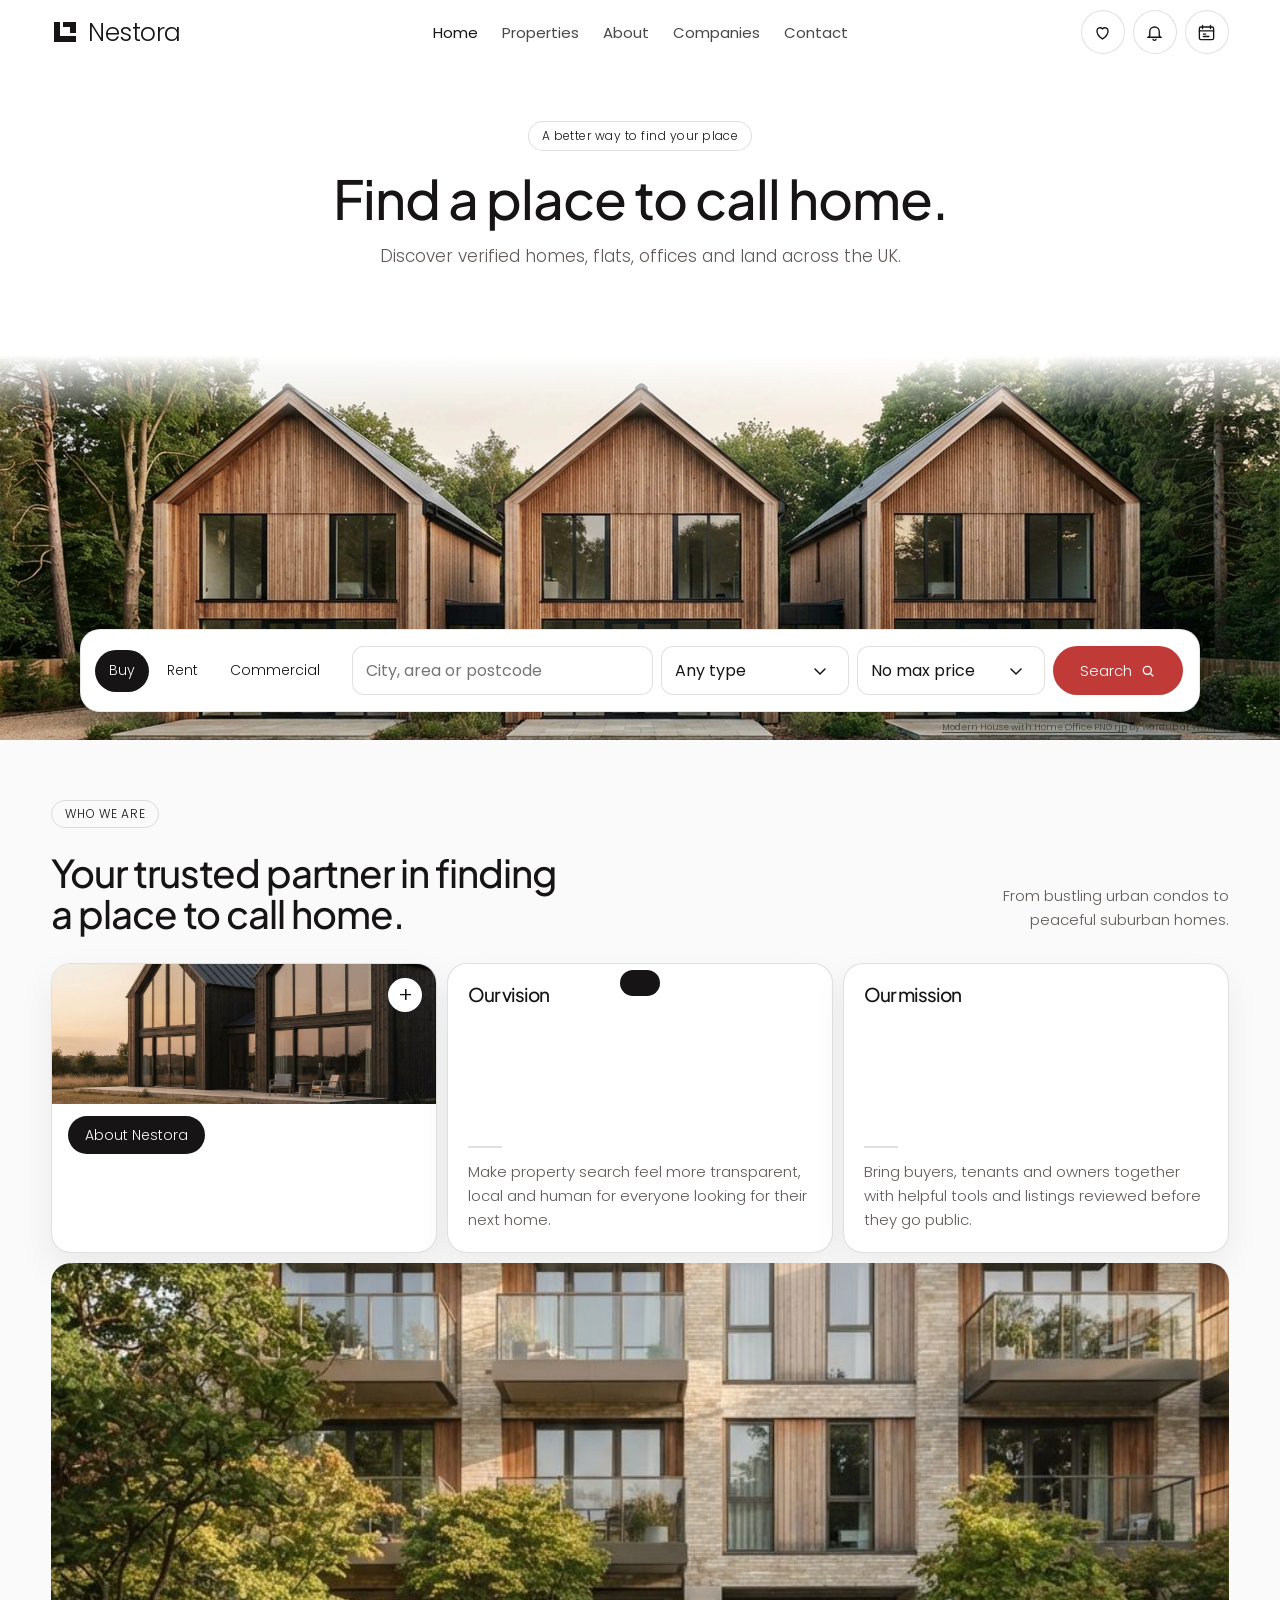
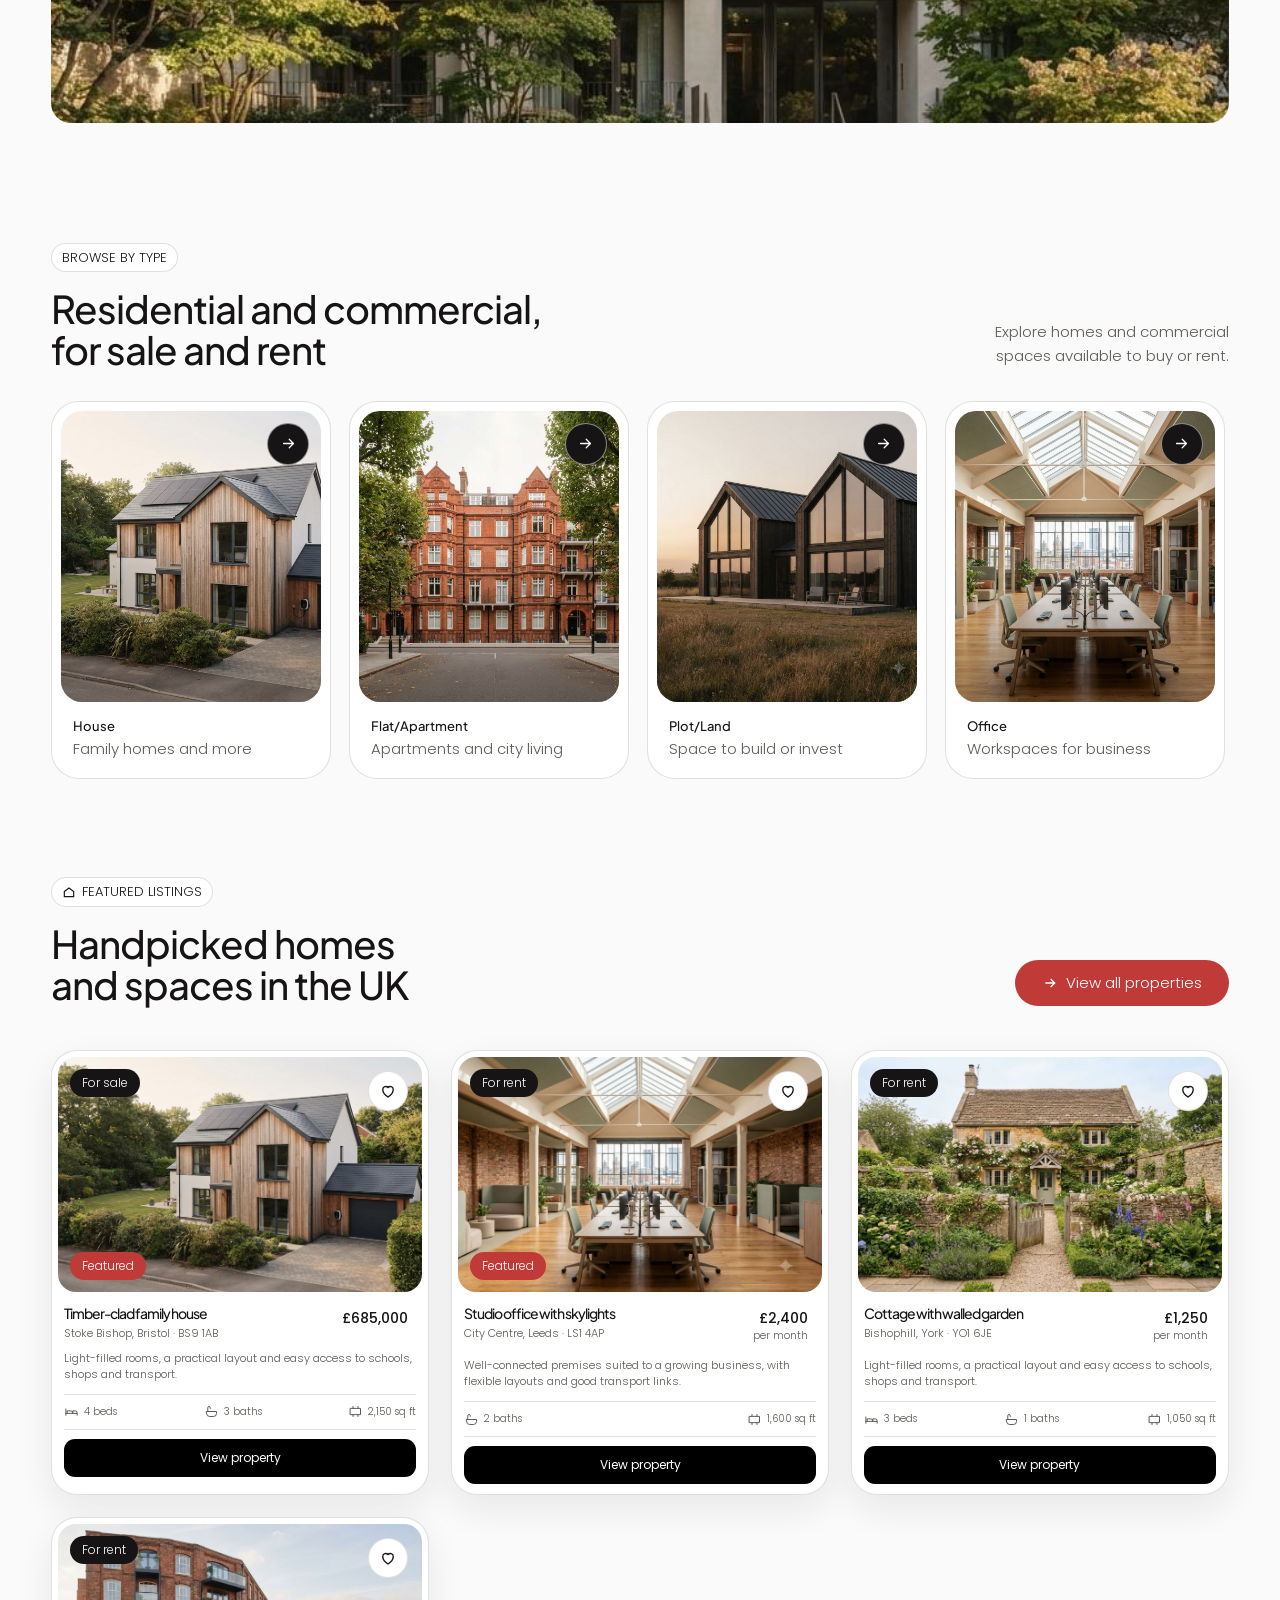
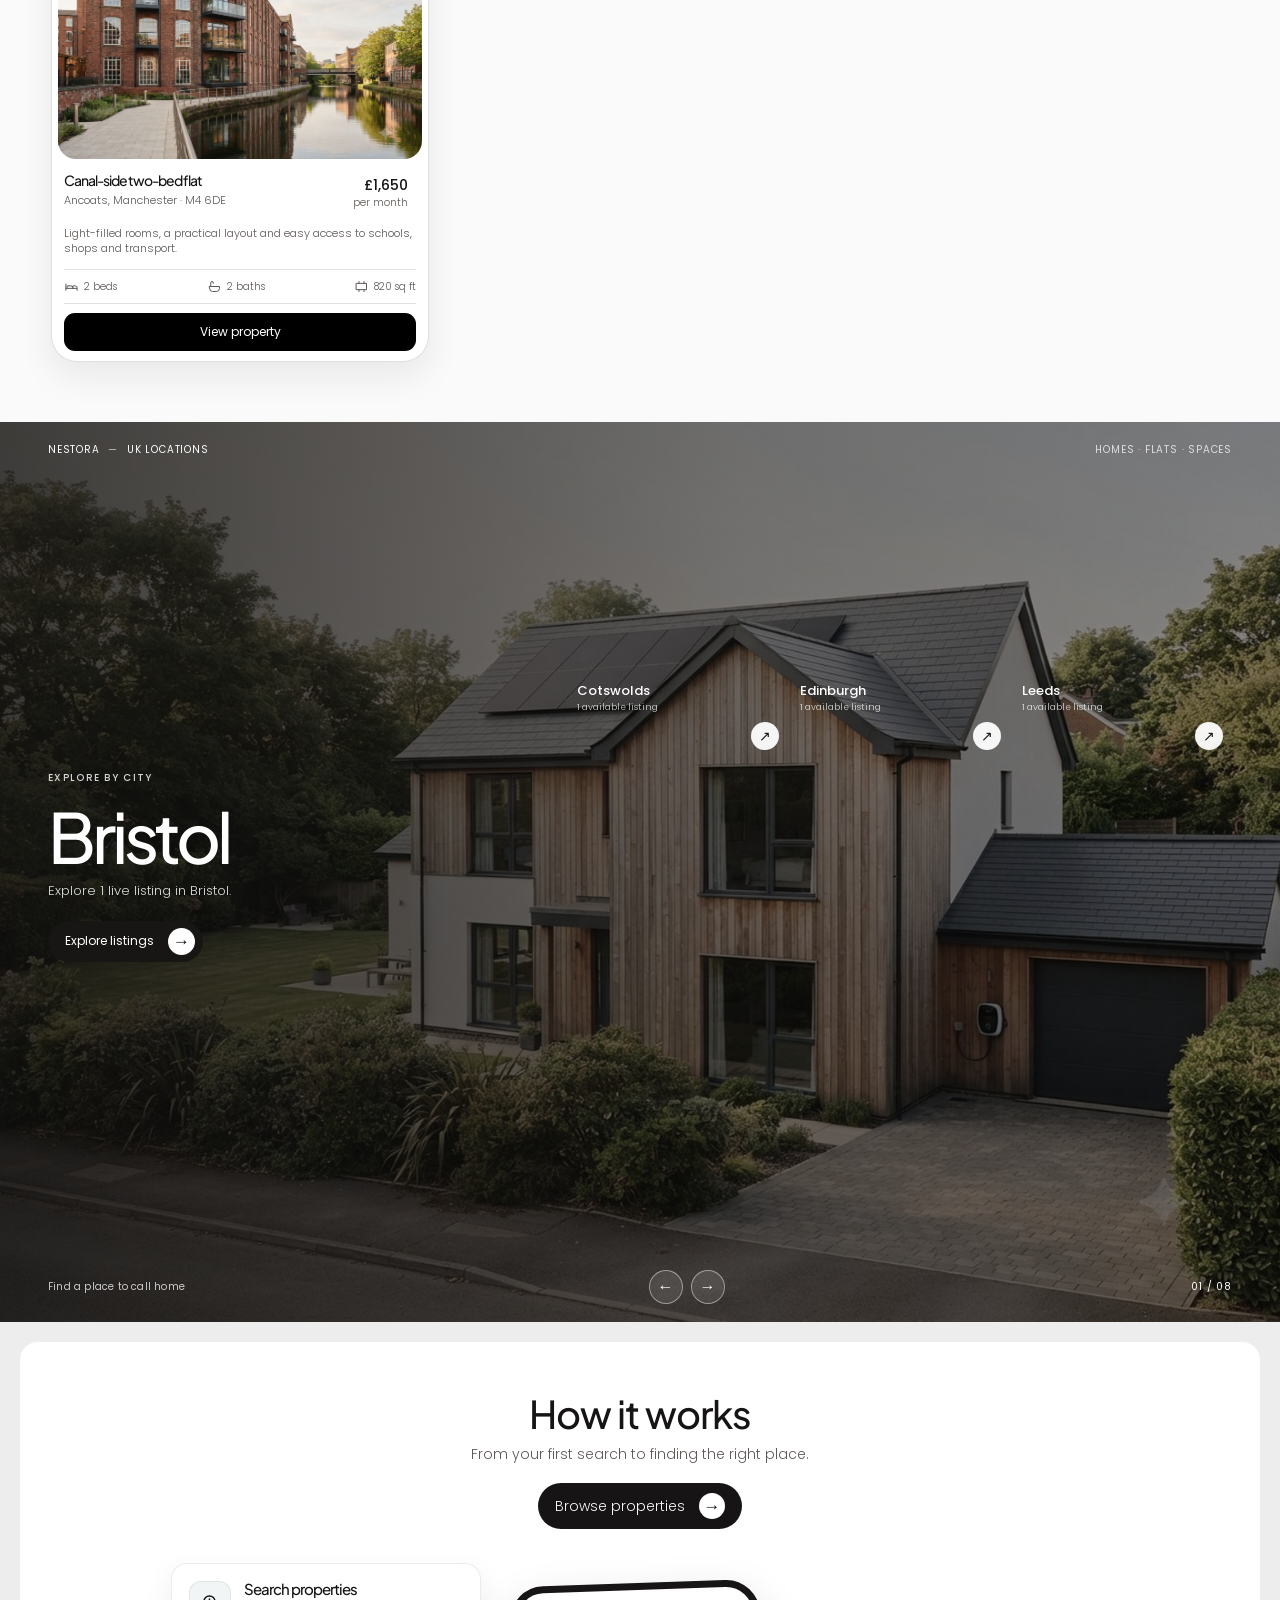
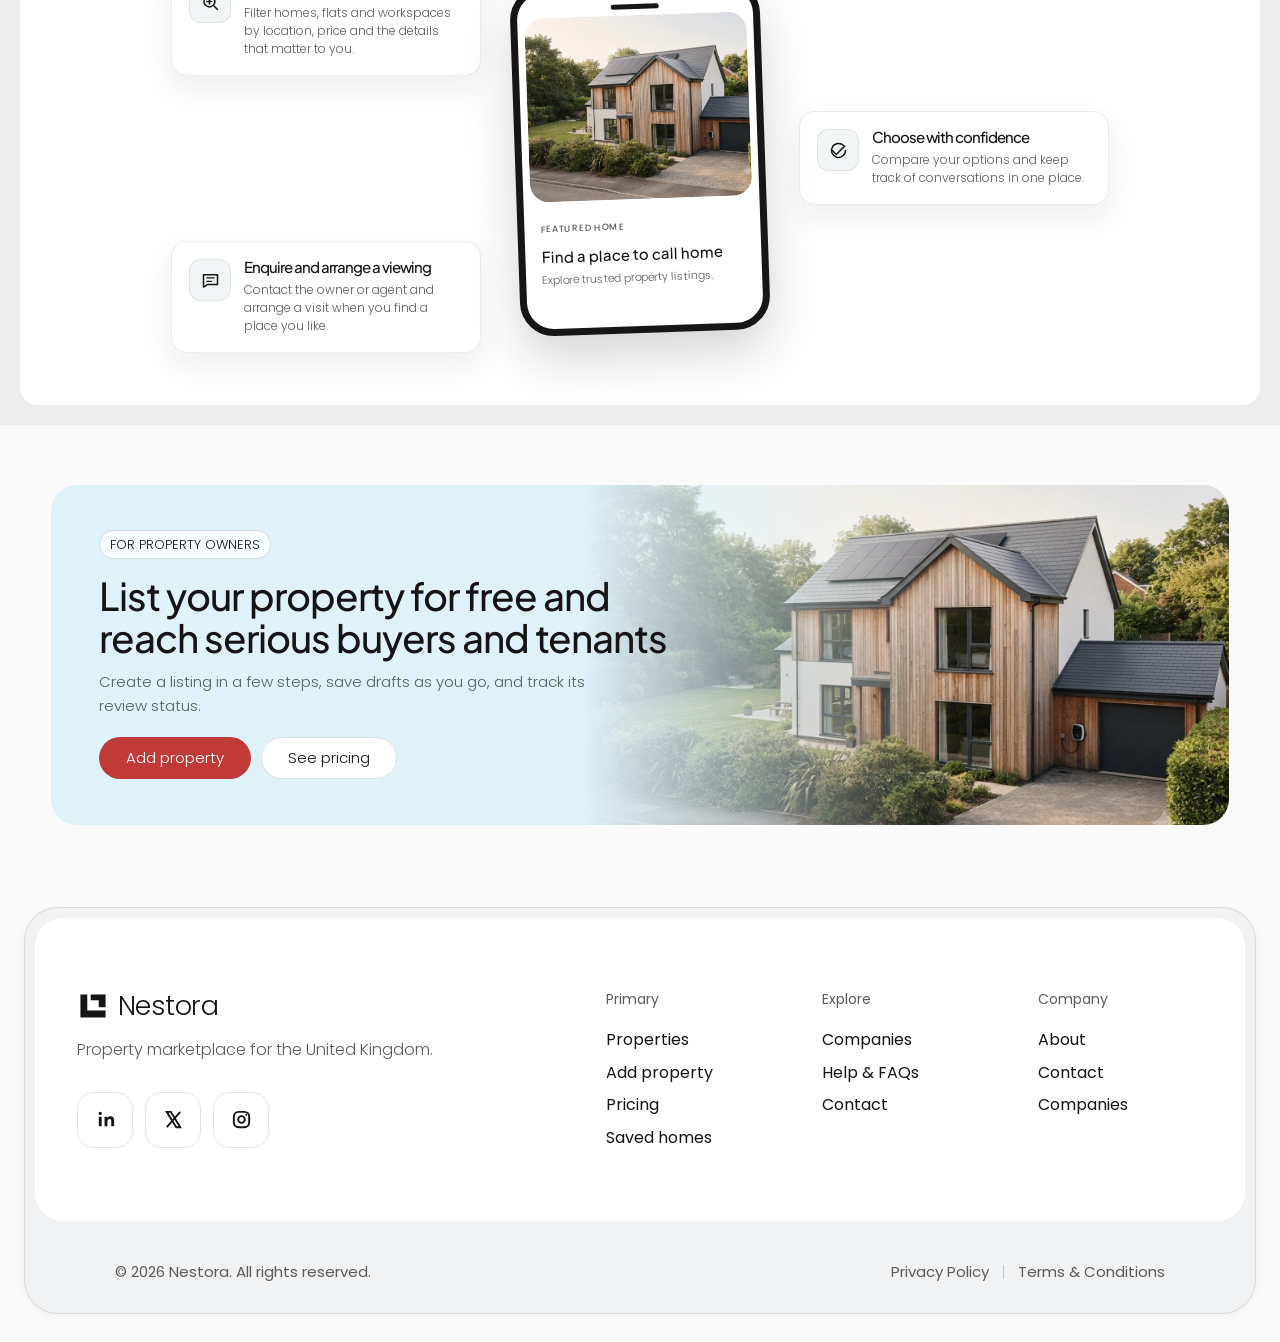
==== index.html @ 6725bc53 "m," ====
<!DOCTYPE html>
<html lang="en">
<head>
<meta charset="utf-8">
<meta name="viewport" content="width=device-width,initial-scale=1">
<title>Nestora Property Marketplace</title>
<meta name="description" content="Buy, rent and list residential and commercial property across the United Kingdom. Every listing reviewed before it goes live.">
<meta property="og:title" content="Nestora Property Marketplace">
<meta property="og:description" content="Homes, flats, offices and land for sale and rent across the UK.">
<meta property="og:image" content="img/hero.jpg">
<link rel="icon" href="favicon.svg" type="image/svg+xml">
<link rel="preconnect" href="https://fonts.googleapis.com"><link rel="preconnect" href="https://fonts.gstatic.com" crossorigin>
<link rel="stylesheet" href="https://fonts.googleapis.com/css2?family=Poppins:wght@200..900&display=swap">
<link rel="stylesheet" href="https://fonts.googleapis.com/css2?family=Plus+Jakarta+Sans:wght@200..800&display=swap">
<link rel="stylesheet" href="css/style.css?v=83">
</head>
<body>
<a href="#main" class="sr">Skip to content</a>
<header>
 <div class="wrap nav">
  <a class="logo" href="#home" aria-label="Nestora home"><svg viewBox="0 0 28 28"><path d="M3 4h6v14h16v6H3z" fill="currentColor"/><path d="M12 4h13v11h-6V9h-7z" fill="currentColor"/></svg>Nestora</a>
  <nav class="links" id="links" aria-label="Main">
   <a href="#home">Home</a><a href="#search">Properties</a><a href="#about">About</a><a href="#companies">Companies</a><a href="#contact">Contact</a>
  </nav>
  <div class="tools">
   <a class="ico hide-s" href="#favourites" aria-label="Favourites"><svg viewBox="0 0 24 24"><path d="M12 20s-7-4.4-7-10a4 4 0 0 1 7-2.6A4 4 0 0 1 19 10c0 5.6-7 10-7 10z" fill="none" stroke="currentColor" stroke-width="1.7"/></svg><b id="favn" hidden></b></a>
   <a class="ico" href="#notifications" aria-label="Notifications"><svg viewBox="0 0 24 24"><path d="M6 16V11a6 6 0 1 1 12 0v5l2 2H4zM10 20a2 2 0 0 0 4 0" fill="none" stroke="currentColor" stroke-width="1.7"/></svg><b id="notn" hidden></b></a>
   <a class="ico" href="#bookings" aria-label="My viewings" title="My viewings"><svg viewBox="0 0 24 24"><rect x="3" y="5" width="18" height="16" rx="2" fill="none" stroke="currentColor" stroke-width="1.7"/><path d="M7 3v4m10-4v4M3 10h18m-13 4h3m-3 3h7" fill="none" stroke="currentColor" stroke-width="1.7" stroke-linecap="round"/></svg><b id="bookn" hidden></b></a>
   <button class="ico burger" id="burger" aria-label="Menu" aria-expanded="false"><svg viewBox="0 0 24 24"><path d="M4 7h16M4 12h16M4 17h16" stroke="currentColor" stroke-width="1.8"/></svg></button>
  </div>
 </div>
</header>

<main id="main">
<!-- HOME -->
<section data-view="home" class="on">
 <div class="hero">
  <div class="wrap hero-copy">
   <span class="hero-eyebrow">A better way to find your place</span>
   <h1>Find a place to call home.</h1>
   <p class="lead">Discover verified homes, flats, offices and land across the UK.</p>
  </div>
  <div class="heroart-pair">
   <img class="heroart heroart-old" src="img/hero.jpg" alt="Three modern timber-clad gabled houses on a lawn">
  </div>
  <small class="hero-credit"><a href="https://wallpapers.com/png/modern-house-with-home-office-png-rjp-8hvvwap47lovyqr3.html" target="_blank" rel="noopener noreferrer">Modern House with Home Office PNG rjp</a> by wardub at <a href="https://wallpapers.com/" target="_blank" rel="noopener noreferrer">Wallpapers.com</a></small>
  <div class="wrap hero-search">
   <form class="sbox" id="hsearch" role="search">
   <div class="tabs" role="tablist"><button type="button" class="on" data-p="Buy">Buy</button><button type="button" data-p="Rent">Rent</button><button type="button" data-p="Commercial">Commercial</button></div>
   <div class="sgrid">
    <input id="h-q" placeholder="City, area or postcode" aria-label="Location">
    <select id="h-cat" aria-label="Property type"><option value="">Any type</option></select>
    <select id="h-max" aria-label="Maximum price"></select>
    <button class="btn" type="submit">Search <svg class="ar" viewBox="0 0 24 24"><circle cx="11" cy="11" r="6" fill="none" stroke="currentColor" stroke-width="2"/><path d="M16 16l4 4" stroke="currentColor" stroke-width="2"/></svg></button>
   </div>
   </form>
  </div>
 </div>
 <section class="band about-landing" aria-labelledby="landing-about-title">
  <div class="wrap">
   <span class="about-kicker">Who we are</span>
   <div class="about-landing-heading">
    <h2 class="about-landing-title" id="landing-about-title">Your trusted partner in finding<br><em class="i">a place to call home.</em></h2>
    <p class="about-landing-subtitle">From bustling urban condos to peaceful suburban homes.</p>
   </div>
   <div class="about-cards">
    <article class="about-feature">
     <div class="about-feature-image"><img src="img/about-home.jpg" alt="Contemporary timber homes in a peaceful countryside setting" loading="lazy"><span aria-hidden="true">+</span></div>
     <div class="about-feature-copy"><a class="btn d s" href="#about">About Nestora</a></div>
    </article>
    <article class="about-pillar">
     <h3>Our vision</h3>
     <div class="about-pillar-bottom"><p>Make property search feel more transparent, local and human for everyone looking for their next home.</p></div>
    </article>
    <article class="about-pillar">
     <h3>Our mission</h3>
     <div class="about-pillar-bottom"><p>Bring buyers, tenants and owners together with helpful tools and listings reviewed before they go public.</p></div>
    </article>
   </div>
   <figure class="about-panorama"><video class="about-panorama-video" autoplay muted loop playsinline preload="metadata" poster="img/about-page.jpg" aria-hidden="true"><source src="img/about-panorama.mp4" type="video/mp4"></video></figure>
  </div>
 </section>
 <div class="band browse-types"><div class="wrap">
  <span class="chip">Browse by type</span>
  <div class="head browse-types-head" style="margin-bottom:28px"><h2>Residential and commercial, <em class="i">for sale and rent</em></h2><p class="browse-types-subtitle">Explore homes and commercial spaces available to buy or rent.</p></div>
  <div class="cats" id="cats"></div>
 </div></div>
 <div class="band"><div class="wrap">
  <div class="head"><div><span class="chip"><svg viewBox="0 0 24 24"><path d="M4 11l8-6 8 6v9H4z" fill="none" stroke="currentColor" stroke-width="2"/></svg>Featured listings</span><h2>Handpicked homes and spaces <em class="i">in <span id="fcty">the UK</span></em></h2></div>
  <a class="btn" href="#search"><svg class="ar" viewBox="0 0 24 24"><path d="M5 12h14M13 6l6 6-6 6" fill="none" stroke="currentColor" stroke-width="2"/></svg>View all properties</a></div>
  <div class="cards" id="featured"></div>
 </div></div>
 <div class="band city-listings"><div class="wrap">
  <section class="city-showcase" id="city-showcase" aria-label="Explore properties by city" aria-roledescription="carousel">
   <div class="city-showcase-backdrop" id="city-showcase-backdrop" aria-hidden="true"></div>
   <div class="city-showcase-inner">
    <div class="city-showcase-top"><span>NESTORA <b>—</b> UK LOCATIONS</span><span>HOMES · FLATS · SPACES</span></div>
    <div class="city-showcase-main">
     <div class="city-showcase-copy"><span>EXPLORE BY CITY</span><h2 id="city-feature-title"></h2><p id="city-feature-description"></p><button class="city-explore" id="city-explore" type="button" data-city="">Explore listings <span aria-hidden="true">→</span></button></div>
     <div class="city-showcase-cards" id="city-listings" aria-label="More cities"></div>
    </div>
    <div class="city-showcase-footer"><span>Find a place to call home</span><div class="city-showcase-controls"><button type="button" data-city-step="-1" aria-label="Previous city">←</button><button type="button" data-city-step="1" aria-label="Next city">→</button></div><span id="city-showcase-count"></span></div>
   </div>
  </section>
 </div></div>
 <div class="band how-it-works"><div class="wrap"><div class="how-panel">
  <header class="how-heading"><h2>How it works</h2><p>From your first search to finding the right place.</p><a class="btn d s how-cta" href="#search">Browse properties <span aria-hidden="true">→</span></a></header>
  <div class="how-layout">
   <div class="how-visual"><div class="how-phone">
    <div class="how-phone-top"><span></span></div>
    <img src="img/UK-10421.jpg" alt="A modern family home surrounded by greenery" loading="lazy">
    <div class="how-phone-info"><span>FEATURED HOME</span><strong>Find a place to call home</strong><p>Explore trusted property listings.</p></div>
   </div></div>
   <div class="how-steps">
    <article class="how-step"><span class="how-step-icon" aria-hidden="true"><svg viewBox="0 0 24 24"><circle cx="10.8" cy="10.8" r="6.3"/><path d="m16 16 4 4M8 10.8h5.6M10.8 8v5.6"/></svg></span><div><h3>Search properties</h3><p>Filter homes, flats and workspaces by location, price and the details that matter to you.</p></div></article>
    <article class="how-step"><span class="how-step-icon" aria-hidden="true"><svg viewBox="0 0 24 24"><path d="M4 5.5h16v11H9l-5 3z"/><path d="M8 9h8M8 13h5"/></svg></span><div><h3>Enquire and arrange a viewing</h3><p>Contact the owner or agent and arrange a visit when you find a place you like.</p></div></article>
    <article class="how-step"><span class="how-step-icon" aria-hidden="true"><svg viewBox="0 0 24 24"><path d="m5 12 4.5 4.5L19 7"/><path d="M20 12a8 8 0 1 1-2.3-5.7"/></svg></span><div><h3>Choose with confidence</h3><p>Compare your options and keep track of conversations in one place.</p></div></article>
   </div>
  </div>
 </div></div></div>
 <section class="band owner-banner"><div class="wrap">
  <div class="owner-promo">
   <div class="owner-promo-image"><img src="img/UK-10421.jpg" alt="Contemporary family home" loading="lazy"></div>
   <div class="owner-promo-copy"><span class="chip">For property owners</span><h2>List your property <em class="i">for free</em> and reach serious buyers and tenants</h2><p>Create a listing in a few steps, save drafts as you go, and track its review status.</p>
    <div class="owner-promo-actions"><a class="btn" href="#add-property">Add property</a><a class="btn w" href="#plans">See pricing</a></div>
   </div>
  </div>
 </div></section>
</section>

<!-- SEARCH -->
<section data-view="search"><div class="wrap">
 <div class="search-hero">
  <img src="img/modern-house-with-home-office.png?v=2" alt="" aria-hidden="true">
  <div class="search-hero-copy">
   <span class="chip">Welcome to Nestora</span>
   <h1 id="stitle">Manage Your Property</h1>
   <p>You'll have everything nearby: shops, buses, stations, cinemas, theatres and more.</p>
  </div>
 </div>
 <nav class="search-categories" id="search-categories" aria-label="Browse property categories">
  <button class="search-category is-active" type="button" data-search-cat="">All properties</button>
  <button class="search-category" type="button" data-search-cat="House">Houses</button>
  <button class="search-category" type="button" data-search-cat="Flat/Apartment">Apartments</button>
  <button class="search-category" type="button" data-search-cat="Plot/Land">Land</button>
  <button class="search-category" type="button" data-search-cat="Office">Offices</button>
  <button class="search-category" type="button" data-search-cat="Retail">Retail</button>
  <button class="search-category" type="button" data-search-cat="Warehouse">Warehouses</button>
 </nav>
 <div class="lay">
  <form class="filters closed" id="filters" aria-label="Filters"></form>
  <div>
   <div class="bar">
    <div style="display:flex;gap:10px;align-items:center;flex-wrap:wrap"><button class="btn g s ftoggle" id="ftog" type="button">Filters</button><b id="count" style="font:300 17px var(--hd)"></b></div>
    <div style="display:flex;gap:8px;flex-wrap:wrap;align-items:center">
     <select id="sort" aria-label="Sort"><option value="rel">Relevance</option><option value="new">Newest</option><option value="lo">Price: low to high</option><option value="hi">Price: high to low</option></select>
     <div class="seg"><button type="button" class="on" data-m="list">List</button><button type="button" data-m="map">Map</button></div>
    </div>
   </div>
   <div class="pills" id="active"></div>
   <div id="results"></div>
   <div class="pager" id="pager"></div>
  </div>
 </div>
</div></section>

<!-- PROPERTY -->
<section data-view="property"><div class="wrap" id="prop" style="padding:36px 0 80px"></div></section>

<!-- ADD PROPERTY -->
<section data-view="add-property"><div class="wrap" style="padding-bottom:80px">
 <div class="page-h"><span class="chip">Add property</span><h1 style="margin-top:14px;font-size:clamp(30px,3.6vw,42px)">List your property <em class="i">in eight steps</em></h1><p style="margin-top:10px;color:var(--mut)">Submitting sends your listing for review. It is not public until an administrator approves it.</p></div>
 <div class="wiz"><ol class="wsteps" id="wsteps"></ol><form class="panel" id="wform" novalidate></form></div>
</div></section>

<!-- DASHBOARD -->
<section data-view="dashboard"><div class="wrap" style="padding-bottom:80px">
 <div class="page-h head" style="margin:0"><div><span class="chip">My dashboard</span><h1 style="margin-top:14px;font-size:clamp(30px,3.6vw,42px)">Your listings <em class="i">and activity</em></h1></div><a class="btn" href="#add-property">+ Add property</a></div>
 <div class="dtabs" id="dtabs"></div>
 <div id="dlist"></div>
 <div id="company-booking-list"></div>
</div></section>

<!-- FAVOURITES -->
<section data-view="favourites"><div class="wrap" style="padding-bottom:80px">
 <div class="page-h"><span class="chip">Shortlist</span></div>
 <div id="favs"></div>
 <h2 id="compare-heading" style="margin:56px 0 20px;font-size:28px" hidden>Compare</h2>
 <div id="cmptable"></div>
</div></section>

<!-- ACCOUNT -->
<section data-view="account"><div class="wrap band"><div class="auth panel" id="auth"></div></div></section>

<!-- PROFILE -->
<section data-view="profile"><div class="wrap" style="padding-bottom:80px">
 <div class="page-h"><span class="chip">Account settings</span><h1 style="margin-top:14px;font-size:clamp(30px,3.6vw,42px)">Your profile</h1></div>
 <div class="g2" style="align-items:start" id="profile"></div>
</div></section>

<!-- NOTIFICATIONS -->
<section data-view="notifications"><div class="wrap" style="padding-bottom:80px;max-width:860px">
 <div class="page-h head" style="margin:0"><div><span class="chip">Notifications</span><h1 style="margin-top:14px;font-size:clamp(30px,3.6vw,42px)">Updates</h1></div><button class="btn g s" id="markall" type="button">Mark all as read</button></div>
 <div id="nlist"></div>
</div></section>

<!-- VIEWING BOOKINGS -->
<section data-view="bookings"><div class="wrap" style="padding-bottom:80px;max-width:1000px">
 <div class="page-h"><span class="chip">Viewing requests</span><h1 style="margin-top:14px;font-size:clamp(30px,3.6vw,42px)">My viewings</h1><p style="margin-top:10px;color:var(--mut)">Manage upcoming appointments and review past viewings.</p></div>
 <div id="booking-list"></div>
</div></section>

<!-- PLANS -->
<section data-view="plans"><div class="wrap" style="padding-bottom:80px">
 <div class="page-h"><span class="chip">Simple pricing</span><h1 style="margin-top:14px;font-size:clamp(30px,3.6vw,42px)">Plans for UK property owners</h1><p style="margin-top:10px;color:var(--mut)">All prices are shown in GBP.</p></div>
 <div class="plans" id="plans"></div>
 <h2 style="margin:56px 0 16px;font-size:26px">Subscription &amp; payment history</h2>
 <div id="payhist"></div>
</div></section>

<!-- COMPANIES -->
<section data-view="companies"><div class="wrap" style="padding-bottom:80px">
 <div class="page-h company-directory-banner"><img class="company-directory-image" src="img/3d-house-property-illustration.png" alt="White house with a terracotta roof"><div class="company-directory-copy"><span class="company-directory-eyebrow">Welcome to Nestora</span><h1>Agencies and property managers</h1><p>A verified company has had its business details checked. Each listing is reviewed on its own before appearing on Nestora.</p></div></div>
 <div class="comp" id="comps"></div>
</div></section>
<section data-view="company"><div class="wrap" style="padding-bottom:80px" id="company"></div></section>

<!-- STATIC -->
<section data-view="about"><div class="wrap about-page">
 <section class="about-benefits" aria-labelledby="about-benefits-title"><div class="about-benefits-copy"><span class="about-section-label">ABOUT NESTORA</span><h1 id="about-benefits-title">Find the right place with a clearer view of what matters.</h1><p>Explore homes, land and commercial spaces with useful details up front. Compare options, learn who is advertising them and choose the next step that works for you.</p><a class="btn d" href="#search">Explore properties <span aria-hidden="true">→</span></a></div><img class="about-banner-art" src="img/hero.jpg" alt="Contemporary timber homes in a leafy setting" fetchpriority="high"></section>
 <section class="about-showcase" aria-label="Property marketplace highlights"><article class="about-showcase-small"><img src="img/about-home.jpg" alt="A modern family home surrounded by greenery" loading="lazy"><div><span class="about-stat">01</span><h2>More ways to find your fit</h2><p>Browse residential, land and commercial listings in one place.</p></div></article><article class="about-showcase-wide"><img src="img/about-page.jpg" alt="A leafy neighbourhood with homes and apartments" loading="lazy"><div><span class="about-stat">02</span><h2>Useful details, easy to compare</h2><p>See location, features and listing information together as you explore.</p></div></article></section>
 <section class="about-performance"><div class="about-performance-copy"><div class="about-section-label">← BUILT AROUND YOUR SEARCH</div><h2>Make a confident shortlist, at your own pace.</h2><p>Save properties that catch your eye, compare the details and get in touch with the advertiser when you are ready.</p><div class="about-benefit-pair"><article><span>⌂</span><h3>Save what stands out</h3><p>Keep interesting homes and spaces together while you explore.</p></article><article><span>↔</span><h3>Compare the details</h3><p>Review key features side by side before deciding what to see.</p></article></div></div><figure class="about-performance-image"><img src="img/modern-house-with-indoor-garden.png" alt="Contemporary home with an indoor garden" loading="lazy"><figcaption>Explore at your own pace</figcaption></figure></section>
 <section class="about-process"><div class="about-process-heading"><div class="about-section-label">← HOW IT WORKS</div><div><h2>A straightforward path from browsing to viewing.</h2><p>Start with what you need. Nestora helps you explore options and connect directly with the person or company advertising a property.</p></div></div><div class="about-process-steps"><article><img src="img/UK-10433-living-room.png" alt="Bright living room in a listed home" loading="lazy"><div><b>01</b><h3>Explore listings</h3><p>Browse by property type, location and the features that matter to you.</p></div></article><article><img src="img/UK-10433-bedroom.png" alt="Bedroom inside a listed home" loading="lazy"><div><b>02</b><h3>Compare and save</h3><p>Keep a shortlist and compare property details at a glance.</p></div></article><article><img src="img/UK-10433-kitchen.png" alt="Kitchen inside a listed home" loading="lazy"><div><b>03</b><h3>Contact the advertiser</h3><p>Ask questions and arrange a viewing with the listed owner or company.</p></div></article></div></section>
 <section class="about-trust"><div class="about-trust-heading"><span class="about-section-label">HOW TRUST WORKS</span><h2>Two checks. Each with its own purpose.</h2><p>Company verification and property review are separate steps, so a verified profile never means a listing is automatically approved.</p><a class="btn d" href="#companies">Browse company profiles <span aria-hidden="true">→</span></a></div><div class="about-trust-checks"><article><img class="about-trust-photo" src="img/UK-10458.jpg" alt="Red-brick apartment building among mature trees" loading="lazy"><div><small>01 · COMPANY</small><h3>Business details checked</h3><p>Verification confirms the company’s business details.</p></div></article><article><img class="about-trust-photo" src="img/UK-10480.jpg" alt="Stone cottage with a garden" loading="lazy"><div><small>02 · PROPERTY</small><h3>Listing reviewed individually</h3><p>Every property receives its own review before appearing on Nestora.</p></div></article></div></section>
</div></section>
<section data-view="help"><div class="wrap" style="padding-bottom:80px;max-width:960px">
 <div class="page-h"><span class="chip">Help / FAQ</span><h1 style="margin-top:14px;font-size:clamp(30px,3.6vw,42px)">Questions, <em class="i">answered</em></h1></div>
 <div id="faq"></div>
</div></section>
<section data-view="contact"><div class="wrap contact-page">
 <div class="contact-hero"><div class="contact-hero-copy"><span class="contact-eyebrow">CONTACT NESTORA</span><h1>Get in touch<br>with us.</h1><p>Have a question about a property, your account or working with Nestora? Send us a note and our team will get back to you.</p></div>
  <form class="contact-form" id="cform" novalidate>
   <div class="contact-form-row"><label class="f">First name<input name="name" required autocomplete="given-name" placeholder="Your first name"></label><label class="f">Last name<input name="lastName" autocomplete="family-name" placeholder="Your last name"></label></div>
   <div class="contact-form-row"><label class="f">Phone number<input name="phone" type="tel" autocomplete="tel" placeholder="Your phone number"></label><label class="f">Email address<input name="email" type="email" required autocomplete="email" placeholder="you@example.com"></label></div>
   <label class="f">Business name <span class="contact-optional">(optional)</span><input name="business" autocomplete="organization" placeholder="Your business name"></label>
   <label class="f">Message<textarea name="msg" required placeholder="How can we help?"></textarea></label>
   <label class="ck"><input type="checkbox" name="consent" required> I agree to Nestora using these details to reply to me.</label>
   <button class="contact-submit" type="submit">Send message <span aria-hidden="true">→</span></button>
  </form>
 </div>
 <div class="contact-offices"><div><span class="contact-eyebrow">WE’RE HERE TO HELP</span><h2>Our support team</h2><p>For property, account and listing questions, contact our UK support team.</p></div><div class="contact-office-detail"><small>UNITED KINGDOM</small><strong>Online support</strong><span>Send us a message using the form above.</span></div></div>
</div></section>
<section data-view="privacy"><div class="wrap band"><div class="prose"><span class="chip" style="justify-self:start">Privacy</span><h2 style="color:var(--ink)">Privacy notice</h2>
 <p class="note">Draft for review by a qualified UK legal adviser before launch (UK GDPR and the Data Protection Act 2018).</p>
 <h3>What we collect</h3><p>Account details (name, email and phone), listings you submit, enquiries and viewing requests, payment records and your communication preferences with consent timestamps.</p>
 <h3>Private documents</h3><p>Identity and ownership documents are stored privately, are never published with a listing and are only seen by you and authorised reviewers. Access to them is logged.</p>
 <h3>Your choices</h3><p>You can update your details, change notification preferences and request deactivation or deletion from your profile at any time.</p></div></div></section>
<section data-view="terms"><div class="wrap band"><div class="prose"><span class="chip" style="justify-self:start">Terms</span><h2 style="color:var(--ink)">Terms of use</h2>
 <p class="note">Draft for legal review.</p>
 <h3>Listings</h3><p>You may only advertise a property you own or are authorised to advertise. Every listing is reviewed; we may request changes, reject or suspend a listing.</p>
 <h3>Paid plans</h3><p>Price, duration, limits, renewal, cancellation and refund terms are shown before you pay. Paid features activate only once payment is confirmed. Recurring billing is always disclosed and needs your authorisation.</p>
 <h3>Our role</h3><p>Nestora is a marketplace and does not act as an estate agent or broker unless separately agreed.</p></div></div></section>
</main>

<footer><div class="wrap">
 <div class="fgrid">
  <div><a class="logo" href="#home"><svg viewBox="0 0 28 28"><path d="M3 4h6v14h16v6H3z" fill="currentColor"/><path d="M12 4h13v11h-6V9h-7z" fill="currentColor"/></svg>Nestora</a>
   <p style="color:var(--mut);margin-top:14px;max-width:300px">Property marketplace for the United Kingdom.</p>
   <div class="soc"><a href="#home" aria-label="LinkedIn"><svg viewBox="0 0 24 24"><path d="M5 9h3v10H5zM6.5 4a1.7 1.7 0 1 0 0 3.4A1.7 1.7 0 0 0 6.5 4ZM11 9h3v1.4c.6-1 1.6-1.7 3.1-1.7 2.6 0 3.9 1.6 3.9 4.5V19h-3v-5.2c0-1.5-.5-2.3-1.8-2.3s-2.2.9-2.2 2.6V19h-3z" fill="currentColor"/></svg></a><a href="#home" aria-label="X"><svg viewBox="0 0 24 24"><path d="M5 4h4.2l9.8 16h-4.2zM19 4 5 20" fill="none" stroke="currentColor" stroke-width="2"/></svg></a><a href="#home" aria-label="Instagram"><svg viewBox="0 0 24 24"><rect x="4" y="4" width="16" height="16" rx="5" fill="none" stroke="currentColor" stroke-width="2"/><circle cx="12" cy="12" r="3.5" fill="none" stroke="currentColor" stroke-width="2"/><circle cx="17" cy="7" r="1" fill="currentColor"/></svg></a></div></div>
  <nav aria-label="Primary"><span class="fcol-title">Primary</span><a href="#search">Properties</a><a href="#add-property">Add property</a><a href="#plans">Pricing</a><a href="#favourites">Saved homes</a></nav>
  <nav aria-label="Explore"><span class="fcol-title">Explore</span><a href="#companies">Companies</a><a href="#help">Help &amp; FAQs</a><a href="#contact">Contact</a></nav>
  <nav aria-label="Company"><span class="fcol-title">Company</span><a href="#about">About</a><a href="#contact">Contact</a><a href="#companies">Companies</a></nav>
 </div>
 <div class="fbot"><span>© 2026 Nestora. All rights reserved.</span><span><a href="#privacy">Privacy Policy</a><i aria-hidden="true"></i><a href="#terms">Terms &amp; Conditions</a></span></div>
</div></footer>

<div class="cmpbar" id="cmpbar"><span id="cmpn"></span><a class="btn s" href="#favourites">Compare now</a></div>
<div class="modal" id="modal" role="dialog" aria-modal="true"><div class="mbox" id="mbox"></div></div>
<div class="toast" id="toast" role="status"></div>

<script src="js/app.js?v=24" defer></script>
</body>
</html>
---- css/style.css ----
/* VOICE: calm, premium, architectural — Arvynx look for a UK property marketplace
   IDEA: an architect's portfolio where every listing is a "project" card
   PICTURE: drawn gabled timber houses under a soft sky; each listing gets its own drawn building
   COLOUR and TYPE: white backgrounds, terracotta red accent; Poppins + Plus Jakarta Sans titles
   LAYOUT: pill nav, two-column big cards, full-width sections, Arvynx-style footer */
:root{color-scheme:light;
--bg:#FAFAFA;--ink:#161415;--mut:#5f5a57;
--page-gutter:clamp(20px,4vw,64px);--content-max:1280px;
--sage:#FFFFFF;--khaki:#FFFFFF;--red:#C03A38;
--card:#FFFFFF;--line:rgba(22,20,21,.13);--soft:#FFFFFF;
--hd:"Poppins",Arial,sans-serif;--title:"Plus Jakarta Sans",Arial,sans-serif;--it:"Poppins",Arial,sans-serif}
:root[data-theme]{color-scheme:light}
*{box-sizing:border-box;min-width:0}
html{scroll-padding-top:76px}
body{margin:0;background:var(--bg);color:var(--ink);font:300 16px/1.55 var(--hd);overflow-x:clip}
h1,h2,h3,h4{font-family:var(--title);font-weight:500;line-height:1.08;letter-spacing:-1px;margin:0;text-wrap:balance}
h1{font-size:clamp(30px,4.4vw,54px)}h2{font-size:clamp(24px,3vw,40px)}h3{font-size:20px}
em.i{font:inherit;font-style:normal;letter-spacing:inherit}
a{color:inherit}p{margin:0}
.wrap{width:100%;max-width:var(--content-max);margin:0 auto;padding:0 var(--page-gutter)}
.band{padding-top:120px;padding-bottom:120px}
@media(max-width:860px){.band{padding-top:48px;padding-bottom:48px}}
@media(max-width:560px){.band{padding-top:16px;padding-bottom:16px}}
.sage{background:var(--sage)}.khaki{background:var(--khaki)}
.chip{display:inline-flex;align-items:center;gap:6px;background:var(--sage);font:300 13px/1 var(--hd);text-transform:uppercase;padding:7px 10px;border-radius:2px}
.sage .chip{background:var(--bg)}
.chip svg{width:14px;height:14px}
.btn{white-space:nowrap;display:inline-flex;align-items:center;justify-content:center;gap:8px;min-height:46px;padding:12px 26px;border-radius:999px;border:1px solid transparent;font:300 15px/1 var(--hd);cursor:pointer;text-decoration:none;background:var(--red);color:#fff;transition:transform .2s}
.btn:hover{transform:translateY(-1px)}.btn.w{background:var(--card);color:var(--ink);border-color:var(--line)}.btn.d{background:var(--ink);color:var(--bg)}.btn.g{background:transparent;color:var(--ink);border-color:var(--line)}
.btn.s{min-height:38px;padding:9px 16px;font-size:14px}
.btn:focus-visible,a:focus-visible,input:focus-visible,select:focus-visible,textarea:focus-visible,button:focus-visible{outline:2px solid var(--red);outline-offset:2px}
.ar{width:16px;height:16px}
/* nav */
body>header{position:fixed;top:0;left:0;right:0;z-index:30;background:var(--bg);border:0;transition:background .3s}
main{padding-top:64px}body.over main{padding-top:0}
body.over>header{background:transparent;border-color:transparent}
body.scrolled>header{background:#FAFAFA;border-bottom:1px solid rgba(0,0,0,.1);backdrop-filter:blur(16px);color:#262626}
body.scrolled .links a:hover{background:rgba(22,20,21,.08)}
body.scrolled .links a.on{background:#000;color:#fff}
body.scrolled .ico,body.scrolled .btn.w{background:#fff;border-color:rgba(22,20,21,.22);color:#262626}
body.scrolled .links{background:transparent!important;color:#262626;border-color:transparent}
body.over .hero-copy{padding-top:calc(70px + clamp(30px,4vw,60px))}
body.over:not(.scrolled) .links a.on,body.over:not(.scrolled) .links a:hover{background:rgba(255,255,255,.55)}
.nav{position:relative;display:flex;align-items:center;gap:20px;height:64px}
.logo{display:flex;align-items:center;gap:9px;font:300 25px/1 var(--hd);text-decoration:none;letter-spacing:-.02em}
.logo svg{width:28px;height:28px}
.links{position:absolute;left:50%;transform:translateX(-50%);display:flex;gap:4px;font:15px var(--hd)}
.links a{white-space:nowrap;padding:8px 10px;text-decoration:none;opacity:.78;border-radius:999px}.links a.on,.links a:hover{opacity:1;background:var(--soft)}
.tools{display:flex;align-items:center;gap:8px;margin-left:auto}
.ico{flex:none;position:relative;width:44px;height:44px;display:grid;place-items:center;border-radius:50%;border:1px solid var(--line);background:var(--card);cursor:pointer;color:var(--ink);text-decoration:none}
.ico svg{width:19px;height:19px}.ico b{position:absolute;top:-3px;right:-3px;background:var(--red);color:#fff;font:400 11px/18px var(--hd);min-width:18px;border-radius:9px;text-align:center}
.burger{display:none}
@media(max-width:960px){.links{display:none;position:absolute;top:64px;left:0;right:0;transform:none;flex-direction:column;background:var(--bg)!important;padding:12px max(4vw,16px);border-bottom:1px solid var(--line)}.links.open{display:flex}.burger{display:grid}.nav .logo{margin-right:auto}.nav .tools{margin-left:auto}}
@media(max-width:560px){.hide-s{display:none!important}}
/* hero */
.hero{--hero-image-height:52%;position:relative;width:100%;max-width:none;min-height:clamp(560px,60vw,740px);margin:0;border-radius:0;overflow:hidden;background:#FFFFFF}
.hero-copy{position:relative;z-index:2;padding-top:clamp(38px,5vw,68px);text-align:center}
.hero-eyebrow{display:inline-flex;align-items:center;min-height:30px;padding:6px 13px;border:1px solid var(--line);border-radius:999px;background:color-mix(in srgb,var(--card) 76%,transparent);font:300 12px/1 var(--hd);letter-spacing:.04em}
.hero h1{max-width:none;margin-top:18px;font-size:clamp(32px,4.2vw,54px);white-space:nowrap}
.hero p.lead{max-width:none;margin:16px 0 0;color:var(--mut);font-size:17px;white-space:nowrap}
.heroart-pair{position:absolute;inset:auto 0 0;display:block;width:100%;height:var(--hero-image-height);-webkit-mask-image:linear-gradient(to bottom,transparent 0%,#000 16%);mask-image:linear-gradient(to bottom,transparent 0%,#000 16%)}
.heroart{display:block;width:100%;height:100%;object-fit:cover}
.heroart-old{object-position:center 60%}
.hero-credit{position:absolute;z-index:2;right:12px;bottom:6px;color:rgba(31,35,34,.72);font-size:9px;line-height:1.3}
.hero-credit a{color:inherit;text-decoration:underline;text-underline-offset:2px}
.hero-search{position:absolute;z-index:3;inset:auto 0 28px}
.owner-banner{padding-top:48px;padding-bottom:48px}
.owner-promo{position:relative;display:flex;min-height:340px;align-items:center;overflow:hidden;padding:42px 48px;border-radius:26px;background:#dff2fa}
.owner-promo-image{position:absolute;inset:0 0 0 auto;width:55%;height:100%}
.owner-promo-image::before{position:absolute;z-index:1;inset:0;background:linear-gradient(90deg,#dff2fa 0%,rgba(223,242,250,.8) 12%,rgba(223,242,250,0) 58%);content:""}
.owner-promo-image img{display:block;width:100%;height:100%;object-fit:cover;object-position:center 45%}
.owner-promo-copy{position:relative;z-index:2;width:min(58%,570px)}
.owner-promo-copy .chip{background:rgba(255,255,255,.72)}
.owner-promo-copy h2{margin-top:16px;font-size:clamp(26px,3vw,40px);font-weight:500}
.owner-promo-copy p{max-width:510px;margin-top:12px;color:#4f6269;font-size:15px}
.owner-promo-actions{display:flex;gap:10px;flex-wrap:wrap;margin-top:20px}
.owner-promo-actions .btn{min-height:42px}
@media(max-width:700px){.owner-banner{padding-top:28px;padding-bottom:28px}.owner-promo{min-height:520px;align-items:flex-start;padding:26px 22px}.owner-promo-image{inset:auto 0 0;width:100%;height:48%}.owner-promo-image::before{background:linear-gradient(180deg,#dff2fa 0%,rgba(223,242,250,.65) 12%,rgba(223,242,250,0) 55%)}.owner-promo-copy{width:100%}.owner-promo-copy h2{max-width:460px;font-size:clamp(25px,7vw,34px)}.owner-promo-copy p{max-width:400px;font-size:14px}}
[data-view="home"]>.band{padding-top:60px;padding-bottom:60px}
.sbox{display:grid;grid-template-columns:auto minmax(0,1fr);align-items:center;gap:8px;max-width:1120px;margin:0 auto;background:var(--card);border:1px solid color-mix(in srgb,var(--line) 75%,transparent);border-radius:20px;box-shadow:0 18px 48px -22px rgba(0,0,0,.32);padding:10px}
.tabs{display:flex;gap:4px;padding:4px}
.tabs button{border:0;background:none;color:var(--ink);font:300 14px var(--hd);padding:10px 14px;border-radius:999px;cursor:pointer;min-height:42px}
.tabs button.on{background:var(--ink);color:var(--bg)}
.sgrid{display:grid;grid-template-columns:1.6fr 1fr 1fr auto;gap:8px;padding:6px}
@media(max-width:1000px){.sbox{grid-template-columns:1fr}.sgrid{grid-template-columns:1fr 1fr}.sgrid .btn{grid-column:1/-1}.hero-search{bottom:20px}}
@media(max-width:860px){.hero{--hero-image-height:50%;min-height:700px}.sgrid{grid-template-columns:1fr 1fr}}
@media(max-width:760px){.hero h1,.hero p.lead{white-space:normal}}
@media(max-width:560px){.hero{--hero-image-height:48%;min-height:740px}.hero-copy{padding-top:36px}.hero h1{font-size:clamp(32px,8.5vw,44px)}.hero p.lead{font-size:15px}.heroart-old{object-position:58% center}body.over .hero-copy{padding-top:92px}.hero-search{bottom:14px}.sbox{padding:8px}.tabs{justify-content:space-between}.tabs button{padding:9px 10px}.sgrid{gap:6px}}
/* forms */
label.f{display:grid;gap:6px;font:300 14px var(--hd)}
label.f small{font:300 13px var(--hd);color:var(--mut)}
input,select,textarea{font:16px var(--hd);color:var(--ink);background:var(--soft);border:1px solid var(--line);border-radius:12px;padding:11px 13px;min-height:46px;width:100%}
select{-webkit-appearance:none;appearance:none;padding-right:48px;background-image:url("data:image/svg+xml,%3Csvg xmlns='http://www.w3.org/2000/svg' width='16' height='16' viewBox='0 0 16 16' fill='none'%3E%3Cpath d='m3 6 5 5 5-5' stroke='%23161415' stroke-width='1.5' stroke-linecap='round' stroke-linejoin='round'/%3E%3C/svg%3E");background-repeat:no-repeat;background-position:right 20px center;background-size:16px 16px}
textarea{min-height:110px;resize:vertical}
.err input,.err select,.err textarea{border-color:var(--red)}
.emsg{color:var(--red);font-size:13px}
.ck{display:flex;gap:10px;align-items:flex-start;font-size:15px;cursor:pointer}.ck input{width:20px;height:20px;min-height:0;margin-top:2px;accent-color:var(--red);flex:none}
.g2{display:grid;grid-template-columns:repeat(2,minmax(0,1fr));gap:16px}.g3{display:grid;grid-template-columns:repeat(3,minmax(0,1fr));gap:16px}
@media(max-width:700px){.g2,.g3{grid-template-columns:1fr}}
/* sections */
.head{display:flex;justify-content:space-between;align-items:flex-end;gap:24px;flex-wrap:wrap;margin-bottom:44px}
.head h2{max-width:640px;margin-top:16px}
.about{display:grid;grid-template-columns:380px 1fr;gap:clamp(24px,5vw,72px);align-items:center}
.about .pic{aspect-ratio:1/1.05;overflow:hidden}.about .pic svg,.about .pic img{width:100%;height:100%;display:block;object-fit:cover}
.about p.big{font:200 clamp(22px,2.4vw,32px)/1.3 var(--hd);letter-spacing:-.015em;margin:20px 0 28px}
@media(max-width:800px){.about{grid-template-columns:1fr}}
.about-landing{padding-bottom:40px}
.browse-types{padding-top:40px}
.about-kicker{display:inline-flex;padding:7px 13px;border:1px solid var(--line);border-radius:999px;font:300 12px/1 var(--hd);text-transform:uppercase;letter-spacing:.06em}
.about-landing-heading{display:grid;grid-template-columns:minmax(0,1fr) minmax(200px,280px);align-items:end;gap:40px;margin-top:24px}
.about-landing-title{max-width:820px;font-weight:500}
.about-landing-subtitle{max-width:280px;justify-self:end;padding-bottom:4px;color:var(--mut);font-size:15px;line-height:1.55;text-align:right}
.browse-types-subtitle{flex:0 1 280px;margin:0 0 4px;color:var(--mut);font-size:15px;line-height:1.55;text-align:right}
.about-cards{display:grid;grid-template-columns:repeat(3,minmax(0,1fr));gap:10px;align-items:stretch;margin-top:28px}
.about-feature{display:flex;min-height:290px;flex-direction:column;overflow:hidden;border:1px solid var(--line);border-radius:20px;background:var(--card);box-shadow:0 16px 38px rgba(22,20,21,.07)}
.about-feature-image{position:relative;flex:0 0 140px;min-height:140px;overflow:hidden;background:var(--soft)}
.about-feature-image img{width:100%;height:100%;display:block;object-fit:cover;transition:transform .5s}
.about-feature:hover .about-feature-image img{transform:scale(1.04)}
.about-feature-image>span{position:absolute;top:14px;right:14px;display:grid;place-items:center;width:34px;height:34px;border-radius:50%;background:var(--card);font:300 22px/1 var(--hd)}
.about-feature-copy{padding:12px 16px 14px}
.about-feature-copy p{max-width:290px;margin-bottom:20px;font:300 15px/1.35 var(--hd)}
.about-pillar{display:flex;min-height:290px;flex-direction:column;padding:20px;border:1px solid var(--line);border-radius:20px;background:var(--card);box-shadow:0 14px 34px rgba(22,20,21,.06)}
.about-pillar h3{font-size:19px;font-weight:500}
.about-pillar-bottom{margin-top:auto;padding-top:22px}
.about-pillar-bottom::before{display:block;width:34px;height:2px;margin-bottom:12px;background:var(--line);content:""}
.about-pillar p{max-width:390px;color:var(--mut);font-size:15px;line-height:1.6}
.about-panorama{height:clamp(230px,38vw,460px);margin:10px 0 0;overflow:hidden;border-radius:20px;background:var(--soft)}
.about-panorama img,.about-panorama video{width:100%;height:100%;display:block;object-fit:cover;object-position:center 55%}
@media(max-width:700px){.about-cards{grid-template-columns:repeat(2,minmax(0,1fr))}}
@media(max-width:760px){.about-landing-heading{grid-template-columns:1fr;gap:12px}.about-landing-title{max-width:100%}.about-landing-subtitle{justify-self:start;text-align:left}}
@media(max-width:760px){.browse-types-subtitle{margin:0;text-align:left}}
@media(max-width:760px){.about-feature{min-height:290px}.about-panorama{height:260px}}
@media(max-width:480px){.about-cards{grid-template-columns:1fr}.about-panorama{height:210px;border-radius:14px}}
.browse-types{padding-bottom:24px}.browse-types+.band{padding-top:24px}
@media(max-width:860px){.browse-types{padding-bottom:20px}.browse-types+.band{padding-top:20px}}
@media(max-width:560px){.browse-types{padding-bottom:12px}.browse-types+.band{padding-top:12px}}
.cats{display:flex;gap:18px;overflow-x:auto;padding:2px 2px 14px;scroll-snap-type:x mandatory;scrollbar-width:thin;scrollbar-color:var(--mut) transparent}
.cat-card{display:flex;flex:0 0 calc(25% - 13.5px);min-width:0;flex-direction:column;overflow:hidden;padding:9px;border:1px solid var(--line);border-radius:28px;background:var(--card);color:var(--ink);text-align:left;cursor:pointer;scroll-snap-align:start;box-shadow:none;transition:transform .25s}
.cat-card:hover{transform:translateY(-5px)}
.cat-card-image{position:relative;display:block;aspect-ratio:1/1.12;overflow:hidden;border-radius:21px;background:var(--soft)}
.cat-card-image::after{position:absolute;inset:45% 0 0;background:linear-gradient(180deg,transparent,rgba(0,0,0,.28));content:"";pointer-events:none}
.cat-card-image img{display:block;width:100%;height:100%;object-fit:cover;transition:transform .55s}
.cat-card:hover .cat-card-image img{transform:scale(1.05)}
.cat-card-action{position:absolute;z-index:1;top:12px;right:12px;display:grid;place-items:center;width:42px;height:42px;border:1px solid rgba(255,255,255,.5);border-radius:50%;background:var(--ink);color:#fff}
.cat-card-action svg{width:17px;height:17px;fill:none;stroke:currentColor;stroke-width:1.8;stroke-linecap:round;stroke-linejoin:round}
.cat-card-content{display:grid;padding:17px 12px 10px}
.cat-card-copy{display:grid;gap:4px}
#cats .cat-card-copy strong{font:500 clamp(13px,.9vw,15px)/1.2 var(--title);overflow-wrap:anywhere}
.cat-card-copy small{color:var(--mut);font:300 15px/1.35 var(--hd)}
@media(max-width:900px){.cat-card{flex-basis:calc((100% - 18px)/2)}}
@media(max-width:560px){.cats{gap:12px}.cat-card{flex-basis:min(84%,330px);border-radius:25px}.cat-card-image{aspect-ratio:1/1}.cat-card-content{gap:13px;padding:15px 10px 9px}#cats .cat-card-copy strong{font-size:14px}.cat-card-copy small{font-size:15px}.cat-card-action{width:40px;height:40px}}
/* cards */
.cards{display:grid;grid-template-columns:repeat(2,minmax(0,1fr));gap:28px}
.cards.three{grid-template-columns:repeat(3,minmax(0,1fr));gap:22px}
@media(max-width:1000px){.cards.three{grid-template-columns:repeat(2,minmax(0,1fr))}}
@media(max-width:640px){.cards,.cards.three{grid-template-columns:1fr}}
.card{position:relative;display:flex;flex-direction:column}
.card .img{position:relative;aspect-ratio:16/11;overflow:hidden;background:var(--soft);cursor:pointer}
.card .img svg,.card .img img{width:100%;height:100%;display:block;object-fit:cover;transition:transform .6s}.card:hover .img svg,.card:hover .img img{transform:scale(1.04)}
.card .tag{position:absolute;left:12px;top:12px;background:var(--card);font:300 12px/1 var(--hd);padding:7px 10px;border-radius:999px}
.card .tag.r{background:var(--red);color:#fff;top:auto;bottom:12px}
.fav{position:absolute;right:12px;top:12px;width:40px;height:40px;border-radius:50%;border:0;background:var(--card);color:var(--ink);display:grid;place-items:center;cursor:pointer}
.fav svg{width:18px;height:18px}.fav.on{color:var(--red)}.fav.on svg path{fill:currentColor}
.card .t{display:flex;flex-wrap:wrap;justify-content:space-between;align-items:baseline;gap:12px;padding:16px 0 12px;border-bottom:1px solid var(--line)}
.card h3{font-size:18px;cursor:pointer}.card .loc{color:var(--mut);font-size:14px;margin-top:4px}
.price{font:300 14px var(--hd);white-space:nowrap;text-align:right}.price b{font:300 20px var(--hd)}.price small{display:block;color:var(--mut);font-size:12px}
.specs{display:flex;flex-wrap:wrap;gap:6px 0;padding-top:12px;font-size:14px;color:var(--mut)}
.specs span{padding:0 14px;border-left:1px solid var(--line);white-space:nowrap}.specs span:first-child{padding-left:0;border-left:0}
.cmp{display:flex;gap:8px;align-items:center;font-size:13px;margin-top:12px;color:var(--mut);cursor:pointer}.cmp input{width:16px;height:16px;min-height:0;accent-color:var(--red)}
#featured.cards{grid-template-columns:repeat(3,minmax(0,1fr));gap:22px}
.home-card{min-height:100%;overflow:hidden;padding:6px;border:1px solid var(--line);border-radius:26px;background:var(--card);box-shadow:0 14px 34px rgba(22,20,21,.08)}
.home-card .img{aspect-ratio:1.55;border-radius:18px;cursor:pointer}
.home-card{height:100%}
.home-card .img{flex:none;height:auto;aspect-ratio:1.55}
.home-card .t{flex:1;align-content:start;min-height:148px}
.home-card .t>div:first-child{min-height:54px}
.home-card .t h3{min-height:48px}
.home-card .t .loc{min-height:40px}
.home-card .specs{min-height:62px;align-content:start}
.home-card .cmp{margin-top:auto;padding:10px 0 8px}
.home-card .tag{z-index:2;top:12px;left:12px;padding:8px 12px;background:var(--ink);color:#fff;font-size:12px}
.home-card .home-card-save{position:absolute;z-index:3;top:20px;right:20px;display:grid;width:40px;height:40px;place-items:center;border:1px solid var(--line);border-radius:50%;background:var(--card);color:var(--ink);cursor:pointer}
.home-card .home-card-save svg{width:18px;height:18px}
.home-card .home-card-save.on{color:var(--red)}
.home-card .home-card-save.on svg path{fill:currentColor}
.home-card-body{display:grid;gap:9px;padding:13px 6px 6px}
.home-card-heading{display:flex;align-items:flex-start;justify-content:space-between;gap:12px}
.home-card-name{min-width:0}
.home-card .home-card-title{font:500 14px/1.25 var(--title)}
.home-card-location{overflow:hidden;margin-top:3px;color:var(--mut);font-size:11px;text-overflow:ellipsis;white-space:nowrap}
.home-card-price{display:grid;flex:none;gap:2px;justify-items:end;padding:6px 8px;border-radius:10px;background:var(--soft);text-align:right}
.home-card-price strong{font:500 14px/1.1 var(--hd)}
.home-card-price small{color:var(--mut);font-size:10px}
.home-card-summary{display:-webkit-box;overflow:hidden;min-height:34px;color:var(--mut);font-size:11px;line-height:1.45;-webkit-box-orient:vertical;-webkit-line-clamp:2}
.home-card-details{display:flex;justify-content:space-between;gap:7px;padding:9px 0;border-block:1px solid var(--line)}
.home-card-details span{display:flex;min-width:0;align-items:center;gap:5px;color:var(--mut);font-size:10px;white-space:nowrap}
.home-card-details svg{width:15px;height:15px;flex:none;fill:none;stroke:currentColor;stroke-width:1.6;stroke-linecap:round;stroke-linejoin:round}
.home-card-cta{width:100%;min-height:38px;border:0;border-radius:11px;background:#000;color:#fff;font:400 12px var(--hd);cursor:pointer;transition:background .2s}
.home-card-cta:hover{background:#303030}
@media(max-width:1100px){#featured.cards{grid-template-columns:repeat(2,minmax(0,1fr));gap:22px}}
@media(max-width:640px){#featured.cards{grid-template-columns:1fr}}
@media(max-width:640px){.home-card{max-width:440px;width:100%;margin-inline:auto}.home-card .img{aspect-ratio:1.4}.home-card-body{gap:8px;padding:12px 6px 6px}.home-card .home-card-title{font-size:14px}.home-card-price strong{font-size:13px}.home-card-details span{gap:4px;font-size:10px}.home-card-details svg{width:14px;height:14px}}
.city-listings{background:#b5a895}
[data-view="home"]>.band.city-listings{display:grid;min-height:100vh;min-height:100svh;align-items:stretch;padding-top:0;padding-bottom:0}
.city-listings>.wrap{width:100%;max-width:none;height:100%;margin:0;padding:0}
.city-showcase{position:relative;isolation:isolate;width:100%;height:100vh;height:100svh;min-height:100vh;min-height:100svh;overflow:hidden;border:0;border-radius:0;background:#302a25;color:#fff;box-shadow:none}
.city-showcase-backdrop{position:absolute;z-index:-2;inset:0;overflow:hidden}
.city-showcase-backdrop img,.city-showcase-backdrop svg{display:block;width:100%;height:100%;object-fit:cover;filter:brightness(.62) saturate(.78)}
.city-showcase::after{position:absolute;z-index:-1;inset:0;background:linear-gradient(90deg,rgba(17,16,15,.68),rgba(17,16,15,.26) 58%,rgba(17,16,15,.1)),linear-gradient(0deg,rgba(17,16,15,.22),transparent 30%);content:""}
.city-showcase-inner{position:relative;display:flex;height:100%;flex-direction:column;padding:22px clamp(20px,3.8vw,48px) 18px}
.city-showcase-top,.city-showcase-footer{display:flex;align-items:center;justify-content:space-between;gap:16px;font:400 10px/1.2 var(--hd);letter-spacing:.08em}
.city-showcase-top span:last-child{color:rgba(255,255,255,.76)}
.city-showcase-top b{padding:0 5px;color:rgba(255,255,255,.65)}
.city-showcase-main{display:grid;flex:1;grid-template-columns:minmax(290px,.95fr) minmax(0,1.3fr);gap:clamp(24px,4vw,56px);align-items:center;padding:22px 0}
.city-showcase-copy{max-width:520px}
.city-showcase-copy>span{font:500 10px/1 var(--hd);letter-spacing:.13em;color:rgba(255,255,255,.82)}
.city-showcase-copy h2{margin-top:14px;color:#fff;font-size:clamp(46px,5.4vw,78px);line-height:.95;letter-spacing:-.06em;overflow-wrap:normal}
.city-showcase-copy p{max-width:340px;margin-top:12px;color:rgba(255,255,255,.86);font-size:13px;line-height:1.55}
.city-explore{display:inline-flex;align-items:center;gap:14px;margin-top:20px;padding:7px 8px 7px 17px;border:0;border-radius:999px;background:#171615;color:#fff;font:400 12px/1 var(--hd);cursor:pointer}
.city-explore span{display:grid;width:27px;height:27px;place-items:center;border-radius:50%;background:#fff;color:#171615;font-size:17px}
.city-showcase-cards{display:grid;grid-template-columns:repeat(3,minmax(0,1fr));gap:12px;align-items:center}
.city-showcase-card{position:relative;display:grid;min-width:0;height:clamp(250px,28vw,360px);grid-template-rows:auto minmax(0,1fr);gap:8px;overflow:hidden;padding:0;border:0;background:transparent;color:#fff;text-align:left;cursor:pointer}
.city-showcase-card-heading{display:grid;gap:3px}
.city-showcase-card-heading strong{overflow:hidden;font:500 13px/1.15 var(--hd);text-overflow:ellipsis;white-space:nowrap}
.city-showcase-card-heading small{color:rgba(255,255,255,.8);font:300 9px/1.2 var(--hd)}
.city-showcase-card-image{position:relative;display:block;min-height:0;overflow:hidden;border-radius:11px;background:#66584b}
.city-showcase-card-image img,.city-showcase-card-image svg{position:absolute;inset:0;width:100%;height:100%;object-fit:cover;transition:transform .45s}
.city-showcase-card-image::after{position:absolute;inset:50% 0 0;background:linear-gradient(180deg,transparent,rgba(0,0,0,.18));content:""}
.city-showcase-card:hover .city-showcase-card-image img,.city-showcase-card:hover .city-showcase-card-image svg{transform:scale(1.05)}
.city-showcase-card-badge{position:absolute;z-index:1;top:38px;right:9px;display:grid;width:28px;height:28px;place-items:center;border-radius:50%;background:rgba(255,255,255,.94);color:#171615;font:500 14px/1 var(--hd)}
.city-showcase-footer>span:first-child{color:rgba(255,255,255,.76);font-size:10px;letter-spacing:.02em}
.city-showcase-footer>span:last-child{min-width:44px;text-align:right}
.city-showcase-controls{display:flex;gap:8px}
.city-showcase-controls button{display:grid;width:34px;height:34px;place-items:center;border:1px solid rgba(255,255,255,.45);border-radius:50%;background:rgba(255,255,255,.1);color:#fff;font-size:16px;cursor:pointer;transition:background .2s}
.city-showcase-controls button:hover{background:rgba(255,255,255,.25)}
.city-showcase.is-changing .city-showcase-backdrop img,.city-showcase.is-changing .city-showcase-backdrop svg{animation:city-backdrop-in .75s ease both}
.city-showcase.is-changing .city-showcase-copy{animation:city-copy-in .5s ease both}
.city-showcase.is-changing .city-showcase-card{animation:city-card-in .55s ease both}
.city-showcase.is-changing .city-showcase-card:nth-child(2){animation-delay:.08s}
.city-showcase.is-changing .city-showcase-card:nth-child(3){animation-delay:.16s}
@keyframes city-backdrop-in{from{opacity:.35;transform:scale(1.05)}to{opacity:1;transform:scale(1)}}
@keyframes city-copy-in{from{opacity:0;transform:translateX(-18px)}to{opacity:1;transform:translateX(0)}}
@keyframes city-card-in{from{opacity:0;transform:translateX(20px)}to{opacity:1;transform:translateX(0)}}
@media(max-width:1100px){.city-showcase-main{grid-template-columns:1fr;gap:24px}.city-showcase-copy{max-width:620px}.city-showcase-copy h2{font-size:clamp(46px,8vw,72px)}.city-showcase-cards{grid-template-columns:repeat(3,minmax(0,1fr))}.city-showcase-card{height:250px}}
@media(max-width:560px){.city-showcase-inner{padding:18px 14px 14px}.city-showcase-top,.city-showcase-footer{font-size:8px}.city-showcase-top span:last-child{display:none}.city-showcase-main{gap:20px;padding:20px 0}.city-showcase-copy h2{font-size:clamp(42px,12vw,62px)}.city-showcase-copy p{font-size:12px}.city-showcase-cards{grid-template-columns:repeat(2,minmax(0,1fr));gap:8px}.city-showcase-card{height:210px}.city-showcase-card:nth-child(3){display:none}.city-showcase-card-heading strong{font-size:12px}.city-showcase-footer>span:first-child{max-width:110px}.city-showcase-controls button{width:30px;height:30px}}
@media(prefers-reduced-motion:reduce){.city-showcase.is-changing .city-showcase-backdrop img,.city-showcase.is-changing .city-showcase-backdrop svg,.city-showcase.is-changing .city-showcase-copy,.city-showcase.is-changing .city-showcase-card{animation:none}}
/* process */
[data-view="home"]>.band.how-it-works{padding-top:20px;padding-bottom:20px;background:#ededed;color:var(--ink)}
[data-view="home"]>.band.how-it-works>.wrap{width:100%;max-width:none;margin:0;padding-right:20px;padding-left:20px}
.how-panel{padding:clamp(28px,4vw,56px);overflow:hidden;border-radius:18px;background:#fff}
.how-heading{max-width:620px;margin:0 auto 34px;text-align:center}
.how-heading h2{margin:0}
.how-heading p{margin-top:9px;color:var(--mut);font-size:14px}
.how-cta{gap:14px;margin-top:18px;padding:6px 8px 6px 18px;font-size:13px}
.how-cta span{display:grid;width:26px;height:26px;place-items:center;border-radius:50%;background:#fff;color:var(--ink);font-size:17px}
.how-layout{position:relative;display:grid;min-height:390px;grid-template-columns:minmax(0,1fr) 270px minmax(0,1fr);grid-template-rows:1fr 1fr;gap:18px 24px;align-items:center}
.how-visual{grid-column:2;grid-row:1/3;justify-self:center}
.how-phone{width:250px;height:350px;overflow:hidden;padding:7px;border:7px solid #171515;border-radius:34px;background:#fff;box-shadow:0 22px 48px rgba(22,20,21,.18);transform:rotate(-2deg)}
.how-phone-top{display:grid;height:18px;place-items:center}
.how-phone-top span{width:48px;height:5px;border-radius:99px;background:#171515}
.how-phone>img{display:block;width:100%;height:184px;border-radius:19px;object-fit:cover}
.how-phone-info{padding:13px 9px}
.how-phone-info>span{color:var(--mut);font:500 9px/1 var(--hd);letter-spacing:.08em}
.how-phone-info strong{display:block;margin-top:8px;font:500 15px/1.2 var(--title)}
.how-phone-info p{margin-top:6px;color:var(--mut);font-size:11px}
.how-steps{display:contents}
.how-step{display:flex;width:min(310px,100%);gap:13px;padding:17px;border:1px solid rgba(22,20,21,.08);border-radius:16px;background:#fff;box-shadow:0 12px 30px rgba(22,20,21,.08)}
.how-step:nth-child(1){grid-column:1;grid-row:1;justify-self:end;align-self:start}
.how-step:nth-child(2){grid-column:1;grid-row:2;justify-self:end;align-self:end}
.how-step:nth-child(3){grid-column:3;grid-row:1/3;justify-self:start;align-self:center}
.how-step-icon{display:grid;width:42px;height:42px;flex:none;place-items:center;border:1px solid rgba(22,20,21,.08);border-radius:12px;background:#f2f5f5;color:var(--ink)}
.how-step-icon svg{width:21px;height:21px;fill:none;stroke:currentColor;stroke-width:1.7;stroke-linecap:round;stroke-linejoin:round}
.how-step h3{font-size:15px;font-weight:500;color:var(--ink)}
.how-step p{margin-top:6px;color:var(--mut);font-size:12px;line-height:1.5}
@media(max-width:900px){.how-layout{min-height:0;grid-template-columns:1fr;grid-template-rows:auto;gap:26px}.how-visual{grid-column:1;grid-row:1}.how-steps{display:grid;grid-column:1;grid-row:2;grid-template-columns:repeat(3,minmax(0,1fr));gap:12px}.how-step:nth-child(n){grid-column:auto;grid-row:auto;justify-self:stretch;align-self:stretch;width:auto}}
@media(max-width:640px){.how-panel{padding:28px 18px}.how-heading{margin-bottom:26px}.how-steps{grid-template-columns:1fr}.how-phone{width:230px;height:335px}.how-phone>img{height:170px}}
/* search page */
.page-h{padding:48px 0 28px}
.search-hero{position:relative;display:flex;width:100vw;min-height:clamp(250px,22vw,380px);align-items:center;overflow:visible;margin:36px calc(50% - 50vw) 44px;padding:34px 0;border-radius:18px;background:linear-gradient(110deg,#d9eff1 0%,#ecebdd 57%,#f4dcc7 100%)}
.search-hero>img{position:absolute;z-index:4;right:4%;bottom:-20%;width:44%;height:138%;object-fit:contain;object-position:right bottom;pointer-events:none}
.search-hero::after{position:absolute;z-index:1;inset:0;border-radius:inherit;background:linear-gradient(90deg,rgba(217,239,241,.14) 0%,rgba(236,235,221,.08) 54%,transparent 78%);content:""}
.search-hero-copy{position:relative;z-index:3;width:min(100%,1280px);max-width:none;margin:0 auto;padding:clamp(28px,4vw,56px) max(4vw,16px);display:flex;flex-direction:column;align-items:flex-start;gap:12px}
.search-hero .chip{display:inline-block;margin:0;padding:0;border:0;background:none;color:var(--ink);font-size:12px;font-weight:600;text-transform:none}
.search-hero h1{max-width:560px;margin:0;font-size:clamp(30px,3.8vw,46px);font-weight:700;line-height:1.08}
.search-hero p{max-width:500px;margin:0;color:var(--ink);font-size:13px;line-height:1.5}
.search-hero-credit{display:block;margin:0;color:rgba(31,35,34,.68);font-size:9px;line-height:1.3}
.search-hero-credit a{color:inherit;text-decoration:underline;text-underline-offset:2px}
.search-categories{display:flex;gap:8px;overflow-x:auto;margin:0 0 26px;padding:2px 0 10px;scrollbar-width:none}
.search-categories::-webkit-scrollbar{display:none}
.search-category{flex:none;padding:10px 17px;border:1px solid var(--line);border-radius:999px;background:var(--card);color:var(--ink);font:300 14px var(--hd);cursor:pointer;transition:background .2s,color .2s,border-color .2s}
.search-category:hover{border-color:var(--ink)}
.search-category.is-active{border-color:transparent;background:var(--ink);color:var(--bg)}
.lay{display:grid;grid-template-columns:280px minmax(0,1fr);gap:28px;align-items:start}
.filters{position:sticky;top:98px;background:rgba(0,0,0,.06);border:1px solid rgba(0,0,0,.08);border-radius:10px;padding:16px 16px 20px;display:grid;align-content:start;gap:0;max-height:calc(100vh - 120px);overflow:auto}
.filter-head{display:flex;align-items:center;justify-content:space-between;padding:0 0 14px}
.filters h4{font-size:21px;font-weight:500}.filters .row{display:grid;grid-template-columns:1fr 1fr;gap:8px}
.filter-search{position:relative;display:block;margin-bottom:10px}
.filter-search svg{position:absolute;top:50%;left:13px;width:18px;height:18px;transform:translateY(-50%);fill:none;stroke:var(--mut);stroke-width:1.8;stroke-linecap:round;stroke-linejoin:round}
.filter-search input{min-height:46px;padding:10px 12px 10px 40px;border-radius:8px;font-size:14px}
.filter-group{border-top:1px solid rgba(0,0,0,.09)}
.filter-group>summary,.filter-amenities>summary{display:flex;align-items:center;justify-content:space-between;min-height:42px;list-style:none;font:400 16px/1.3 var(--hd);cursor:pointer}
.filter-group>summary::-webkit-details-marker,.filter-amenities>summary::-webkit-details-marker{display:none}
.filter-group>summary::after,.filter-amenities>summary::after{width:8px;height:8px;border-right:1.5px solid currentColor;border-bottom:1.5px solid currentColor;content:"";transform:rotate(45deg) translate(-2px,-2px);transition:transform .18s}
.filter-group[open]>summary::after,.filter-amenities[open]>summary::after{transform:rotate(225deg) translate(-2px,-2px)}
.filter-group-content{display:grid;gap:10px;padding:0 0 12px}
.filter-options{display:grid;gap:8px}
.filter-option{display:flex;align-items:center;gap:11px;color:var(--mut);font-size:15px;cursor:pointer}
.filter-option input{width:18px;height:18px;min-height:0;flex:none;margin:0;padding:0;border-radius:50%;accent-color:var(--ink)}
.filter-label{display:block;margin-bottom:6px;color:var(--mut);font-size:13px}
.filter-amenities{padding-top:4px;border-top:1px solid rgba(0,0,0,.09)}
.filter-amenities>summary{min-height:38px;font-size:13px}
.filter-amenities .amen{padding:4px 0 8px}
.amen{display:grid;gap:8px}
@media(max-width:960px){.lay{grid-template-columns:1fr}.filters{position:static;max-height:none}.filters.closed{display:none}}
.ftoggle{display:none}@media(max-width:960px){.ftoggle{display:inline-flex}}
.bar{display:flex;flex-wrap:wrap;gap:10px;align-items:center;justify-content:space-between;margin-bottom:18px}
.bar select{width:auto;min-height:42px}
.seg{display:inline-flex;border:1px solid var(--line);border-radius:999px;padding:3px;background:var(--card)}
.seg button{border:0;background:none;color:var(--ink);padding:8px 16px;border-radius:999px;cursor:pointer;font:300 14px var(--hd);min-height:38px}.seg button.on{background:var(--ink);color:var(--bg)}
.pills{display:flex;flex-wrap:wrap;gap:6px;margin-bottom:16px}
.pills span{background:var(--sage);font-size:13px;padding:5px 10px;border-radius:999px}
.note{font-size:13px;color:var(--mut)}
.pager{display:flex;gap:6px;justify-content:center;margin-top:36px}
.pager button{width:44px;height:44px;border-radius:50%;border:1px solid var(--line);background:var(--card);color:var(--ink);cursor:pointer;font:300 15px var(--hd)}.pager button.on{background:var(--ink);color:var(--bg)}
.empty{padding:60px 20px;text-align:center;border:1px dashed var(--line);border-radius:18px;color:var(--mut)}
.maps{display:grid;grid-template-columns:repeat(2,minmax(0,1fr));gap:18px}@media(max-width:800px){.maps{grid-template-columns:1fr}}
.search-results .card{overflow:hidden;padding:0 0 14px;border:0;border-radius:0;background:transparent;box-shadow:none}
.search-results .img{aspect-ratio:1.45;border-radius:28px}
.search-results .tag{left:18px;top:18px;padding:9px 13px;font-size:13px}
.search-results .tag.r{left:18px;bottom:18px;top:auto}
.search-results .fav{top:18px;right:18px;width:56px;height:56px;box-shadow:0 5px 16px rgba(0,0,0,.08)}
.search-results .fav svg{width:23px;height:23px}
.search-results .t{display:grid;grid-template-columns:minmax(0,1fr) auto;align-items:start;gap:8px 16px;padding:20px 0 16px;border-bottom:1px solid var(--line)}
.search-results .t>div:first-child{min-width:0}
.search-results .card h3{font-size:clamp(19px,2vw,24px);line-height:1.2}
.search-results .loc{margin-top:7px;font-size:15px}
.search-results .price{display:flex;flex-direction:column;align-items:flex-end;gap:0;margin:0;text-align:right}
.search-results .price b{font-size:clamp(21px,2.2vw,27px);font-weight:500}
.search-results .price small{display:block;font-size:13px}
.search-results .specs{gap:8px 0;padding-top:14px;font-size:14px}
.search-results .specs span{padding:0 14px}
.search-results .cmp{margin-top:12px;padding-left:6px;font-size:14px}
.search-results .cmp input{width:18px;height:18px}
@media(max-width:1100px){.search-results.cards.three{grid-template-columns:repeat(2,minmax(0,1fr))}}
@media(max-width:640px){
 .search-results.cards.three{grid-template-columns:1fr}
 .search-results .img{aspect-ratio:1.25;border-radius:22px}
 .search-results .fav{width:48px;height:48px;top:14px;right:14px}
 .search-results .t{grid-template-columns:minmax(0,1fr) auto;gap:8px}
 .search-results .card h3{font-size:19px}
 .search-results .price b{font-size:21px}
 .search-results .specs{font-size:12px}
 .search-hero{min-height:300px;margin:0 calc(50% - 50vw) 18px;padding:24px 0;border-radius:14px}
 .search-hero-copy{align-self:flex-start;margin:0 auto;padding:24px max(4vw,16px);gap:9px}
 .search-hero .chip{margin:0}
 .search-hero>img{right:-2%;bottom:-12%;width:66%;height:126%;opacity:.96;object-position:right bottom}
 .search-hero::after{background:linear-gradient(90deg,rgba(217,239,241,.12),rgba(236,235,221,.05) 62%,transparent)}
 .search-hero h1{font-size:clamp(28px,7vw,36px)}
 .search-hero p{max-width:300px;font-size:13px}
 .search-hero-credit{max-width:300px;font-size:9px}
 .search-categories{margin-bottom:20px}
 .filters{padding:16px}
}
.map{position:relative;aspect-ratio:1/1.05;border-radius:18px;overflow:hidden;background:light-dark(#e7ecdf,#1f2620);border:1px solid var(--line)}
.map svg.base{position:absolute;inset:0;width:100%;height:100%}
.pin{position:absolute;transform:translate(-50%,-100%);background:var(--ink);color:var(--bg);font:300 12px/1 var(--hd);padding:7px 9px;border-radius:999px;border:0;cursor:pointer;white-space:nowrap}
.pin::after{content:"";position:absolute;left:50%;bottom:-5px;margin-left:-5px;border:5px solid transparent;border-bottom:0;border-top-color:var(--ink)}
.pin:hover,.pin:focus{background:var(--red);z-index:2}
.map .lbl{position:absolute;left:14px;top:12px;font:300 14px var(--hd);background:var(--card);padding:6px 10px;border-radius:999px}
/* property detail */
.property-layout{display:grid;grid-template-columns:minmax(0,1fr) 340px;gap:32px;align-items:start}
.property-main{min-width:0}
.property-toolbar,.property-actions,.property-related-heading{display:flex;align-items:center;justify-content:space-between;gap:12px}
.property-toolbar{margin-bottom:16px}
.property-toolbar>a,.property-related-heading>a{font:300 14px var(--hd);text-decoration:none}
.property-toolbar>a:hover,.property-related-heading>a:hover{text-decoration:underline;text-underline-offset:3px}
.property-actions{justify-content:flex-end}
.property-gallery{position:relative;display:grid;grid-template-columns:1.55fr .72fr .72fr;grid-template-rows:repeat(2,minmax(125px,1fr));gap:9px;overflow:hidden;aspect-ratio:1.8;border-radius:20px;background:#f2f2f2}
.property-photo{min-width:0;min-height:0;overflow:hidden;border-radius:12px;background:var(--soft)}
.property-photo:first-child{grid-row:span 2}
.property-photo img,.property-photo svg{display:block;width:100%;height:100%;object-fit:cover}
.property-gallery-count{position:absolute;right:14px;bottom:14px;padding:7px 11px;border:1px solid rgba(255,255,255,.55);border-radius:999px;background:rgba(22,20,21,.78);color:#fff;font-size:12px}
.property-heading{display:flex;align-items:flex-start;justify-content:space-between;gap:18px;margin:24px 0 18px}
.property-heading h1{margin-top:12px;font-size:clamp(28px,3.4vw,40px)}
.property-heading p{margin-top:7px;color:var(--mut);font-size:15px}
.property-heading>.badge{margin-top:8px}
.property-facts{display:grid;grid-template-columns:repeat(5,minmax(0,1fr));border-block:1px solid var(--line)}
.property-facts>div{display:grid;gap:5px;padding:15px 12px;border-right:1px solid var(--line)}
.property-facts>div:first-child{padding-left:0}
.property-facts>div:last-child{border-right:0}
.property-facts small,.property-breakdown span{color:var(--mut);font-size:12px}
.property-facts small{display:flex;align-items:center;gap:8px}
.property-facts svg,.property-amenities svg{width:18px;height:18px;flex:none;fill:none;stroke:currentColor;stroke-width:1.6;stroke-linecap:round;stroke-linejoin:round}
.property-facts b{font:300 16px var(--hd)}
.property-section{margin-top:34px}
.property-section h2,.property-related h2{font-size:22px;font-weight:500}
.property-section>p{max-width:760px;margin-top:10px;color:var(--mut);line-height:1.7}
.property-amenities{display:grid;grid-template-columns:repeat(3,minmax(0,1fr));gap:9px;margin-top:14px}
.property-amenities span{display:flex;align-items:center;gap:10px;padding:13px 15px;border:1px solid var(--line);border-radius:12px;background:var(--card);font-size:14px}
.property-amenities svg{color:var(--mut)}
.property-map{aspect-ratio:16/7;margin-top:14px}
.property-address{margin-top:9px;font-size:14px}
.property-sidebar{position:sticky;top:98px;display:grid;gap:12px}
.property-price-card{padding:20px;border:1px solid var(--line);border-radius:20px;background:var(--card);box-shadow:0 12px 32px rgba(22,20,21,.07)}
.property-eyebrow{font:300 12px var(--hd);letter-spacing:.04em;text-transform:uppercase;color:var(--mut)}
.property-price{margin-top:8px;font:500 30px/1.15 var(--hd)}
.property-price small{margin-left:5px;font:300 14px var(--hd);color:var(--mut)}
.property-reference{margin-top:5px;color:var(--mut);font-size:12px}
.property-breakdown{display:grid;gap:11px;margin-top:18px;padding:15px;border:1px solid var(--line);border-radius:14px}
.property-breakdown h2{margin-bottom:2px;font:500 15px var(--title)}
.property-breakdown>div{display:flex;justify-content:space-between;gap:12px;font-size:13px}
.property-breakdown b{font:400 13px var(--hd);text-align:right}
.property-advertiser{display:grid;gap:14px;margin-top:20px;padding:16px;border:1px solid rgba(22,20,21,.08);border-radius:16px;background:#FFFFFF;box-shadow:inset 0 0 0 999px rgba(22,20,21,.035)}
.property-advertiser>.note{font-size:11px;font-weight:500;letter-spacing:.06em;text-transform:uppercase}
.property-advertiser .co{gap:12px;align-items:center}
.property-advertiser .mk{width:48px;height:48px;border:1px solid rgba(22,20,21,.06);border-radius:14px;background:linear-gradient(145deg,#e9f2ed,#d9e6de);color:#234333;font-size:19px;font-weight:500;box-shadow:0 3px 10px rgba(22,20,21,.05)}
.property-advertiser .advertiser-mark{overflow:hidden}
.property-advertiser .advertiser-mark img{display:block;width:100%;height:100%;object-fit:cover}
.property-advertiser .co>div:last-child{display:grid;gap:6px}
.property-advertiser .co b{font:500 15px/1.25 var(--title);color:var(--ink)}
.property-advertiser .co a{width:max-content;color:var(--mut);font-size:12px;text-decoration:underline;text-underline-offset:3px}
.property-advertiser .co a:hover{color:var(--red)}
.property-advertiser .badge{justify-self:start;padding:5px 9px;border:1px solid rgba(40,115,66,.13);border-radius:999px;background:#e8f3e9;color:#28613a;font-size:11px}
.property-contact{display:grid;gap:8px;margin-top:18px}
.property-contact .btn{width:100%}
.property-fineprint{margin-top:11px;color:var(--mut);font-size:11px;line-height:1.5}
.property-sidebar .verified{border:1px solid var(--line);background:var(--card)}
.property-related{margin-top:48px}
.property-related-heading{margin-bottom:18px}
.property-related-heading .chip{margin-bottom:8px}
.property-related .cards{gap:14px}
@media(max-width:1000px){.property-layout{grid-template-columns:minmax(0,1fr) 310px;gap:22px}}
@media(max-width:860px){.property-layout{grid-template-columns:1fr}.property-sidebar{position:static;grid-template-columns:1fr 1fr;align-items:start}}
@media(max-width:640px){.property-toolbar{align-items:flex-start}.property-actions{gap:6px}.property-gallery{display:flex;aspect-ratio:auto;overflow-x:auto;scroll-snap-type:x mandatory;scrollbar-width:none;border-radius:16px}.property-photo{flex:0 0 100%;aspect-ratio:4/3;scroll-snap-align:start}.property-gallery-count{position:sticky;right:12px;bottom:auto;align-self:flex-end;flex:none;margin:0 12px 12px -78px}.property-heading{flex-direction:column;gap:8px}.property-facts{grid-template-columns:repeat(2,minmax(0,1fr))}.property-facts>div{border-bottom:1px solid var(--line)}.property-facts>div:nth-child(2n){border-right:0}.property-facts>div:last-child{border-bottom:0}.property-amenities{grid-template-columns:repeat(2,minmax(0,1fr))}.property-sidebar{grid-template-columns:1fr}.property-related-heading{align-items:flex-end}.property-related-heading>a{font-size:12px}}
.box{background:var(--card);border:1px solid var(--line);border-radius:18px;padding:22px}
.verified{display:flex;gap:10px;align-items:flex-start;background:var(--sage);border-radius:14px;padding:14px;font-size:14px}
.verified svg{flex:none;width:20px;height:20px}
.badge{display:inline-block;font:300 12px/1 var(--hd);padding:6px 9px;border-radius:999px;background:var(--soft);border:1px solid var(--line);white-space:nowrap}
.badge.ok{background:#d9ead9;color:#1f4d27;border-color:transparent}.badge.wa{background:#f6e7c4;color:#6b4a07;border-color:transparent}.badge.no{background:#f6d4d2;color:#7a1e1c;border-color:transparent}.badge.in{background:#dfe6f3;color:#22365e;border-color:transparent}
/* wizard */
.wiz{display:grid;grid-template-columns:260px 1fr;gap:40px;align-items:start}
@media(max-width:900px){.wiz{grid-template-columns:1fr}}
.wsteps{list-style:none;margin:0;padding:0;display:grid;gap:2px;position:sticky;top:98px}
.wsteps li{display:flex;gap:12px;align-items:center;padding:10px 12px;border-radius:12px;font:15px var(--hd);color:var(--mut);cursor:pointer}
.wsteps li i{font-style:normal;width:28px;height:28px;border-radius:50%;display:grid;place-items:center;border:1px solid var(--line);font-size:13px;flex:none}
.wsteps li.on{background:var(--sage);color:var(--ink)}.wsteps li.done i{background:var(--ink);color:var(--bg);border-color:transparent}
@media(max-width:900px){.wsteps{position:static;display:flex;overflow-x:auto}.wsteps li{flex:none}.wsteps li span{display:none}}
.panel{background:var(--card);border:1px solid var(--line);border-radius:20px;padding:clamp(20px,3vw,36px);display:grid;gap:18px}
.wfoot{display:flex;justify-content:space-between;gap:10px;flex-wrap:wrap;border-top:1px solid var(--line);padding-top:18px}
.prog{height:6px;background:var(--soft);border-radius:3px;overflow:hidden}.prog i{display:block;height:100%;background:var(--red);transition:width .3s}
.thumbs{display:grid;grid-template-columns:repeat(auto-fill,minmax(120px,1fr));gap:10px}
.thumbs div{position:relative;aspect-ratio:4/3;border-radius:10px;overflow:hidden;background:var(--soft);font-size:12px}
.thumbs img{width:100%;height:100%;object-fit:cover}.thumbs .prog{position:absolute;left:8px;right:8px;bottom:8px}
/* tables */
table{width:100%;border-collapse:collapse;font-size:15px}
th,td{text-align:left;padding:12px 10px;border-bottom:1px solid var(--line);vertical-align:top}th{font:300 13px var(--hd);color:var(--mut)}
b,strong{font-weight:400}
.scroll{overflow-x:auto}
.dtabs{display:flex;gap:6px;overflow-x:auto;padding-bottom:6px;margin-bottom:20px}
.dtabs button{flex:none;border:1px solid var(--line);background:var(--card);color:var(--ink);border-radius:999px;padding:9px 15px;cursor:pointer;font:300 14px var(--hd);min-height:42px}
.dtabs button.on{background:var(--ink);color:var(--bg)}
.lrow{display:grid;grid-template-columns:120px 1fr auto;gap:18px;padding:18px 0;border-bottom:1px solid var(--line);align-items:start}
.lrow .th{aspect-ratio:4/3;overflow:hidden;border-radius:10px}.lrow .th svg,.lrow .th img{width:100%;height:100%;display:block;object-fit:cover}
.lrow .acts{display:flex;flex-wrap:wrap;gap:6px;justify-content:flex-end;max-width:300px}
@media(max-width:700px){.lrow{grid-template-columns:90px 1fr}.lrow .acts{grid-column:1/-1;justify-content:flex-start;max-width:none}}
.fb{margin-top:10px;background:#f6e7c4;color:#4a3405;border-radius:10px;padding:10px 12px;font-size:14px}
.hist{margin-top:8px;font-size:13px;color:var(--mut)}
.plans{display:grid;grid-template-columns:repeat(3,minmax(0,1fr));gap:20px}@media(max-width:860px){.plans{grid-template-columns:1fr}}
.plan{background:var(--card);border:1px solid var(--line);border-radius:20px;padding:28px;display:flex;flex-direction:column;gap:14px}
.plan.hl{background:var(--ink);color:var(--bg)}.plan.hl .note,.plan.hl li{color:inherit;opacity:.85}
.plan .amt{font:200 44px/1 var(--hd);letter-spacing:-.03em}.plan ul{margin:0;padding-left:18px;display:grid;gap:6px;font-size:15px}
.plan .btn{margin-top:auto}
.comp{display:grid;grid-template-columns:repeat(3,minmax(0,1fr));gap:20px}
.company-card{position:relative;isolation:isolate;display:flex;height:100%;min-height:420px;flex-direction:column;justify-content:space-between;overflow:hidden;padding:22px;border:1px solid rgba(255,255,255,.24);border-radius:28px;background:#302923;color:#fff;text-decoration:none;box-shadow:0 14px 34px rgba(22,20,21,.1);transition:transform .25s,box-shadow .25s}
.company-card:hover{transform:translateY(-3px);box-shadow:0 18px 38px rgba(22,20,21,.13)}
.company-card-image{position:absolute;z-index:-2;inset:0;width:100%;height:100%;display:block;object-fit:cover;transition:transform .5s}
.company-card-shade{position:absolute;z-index:-1;inset:0;background:linear-gradient(180deg,rgba(23,18,15,.54) 0%,rgba(23,18,15,.12) 38%,rgba(23,18,15,.18) 58%,rgba(23,18,15,.84) 100%)}
.company-card:hover .company-card-image{transform:scale(1.04)}
.company-card-top{display:flex;align-items:flex-start;justify-content:space-between;gap:12px;font:500 clamp(20px,2vw,27px)/1.15 var(--title);letter-spacing:-.5px}
.company-card-top>span:first-child{display:grid;gap:6px}
.company-card-top small{font:400 12px/1.3 var(--hd);color:rgba(255,255,255,.84);letter-spacing:0}
.company-card-link{position:relative;z-index:2;display:inline-flex;flex:none;align-items:center;justify-content:center;padding:10px 15px;border:1px solid rgba(255,255,255,.58);border-radius:999px;background:rgba(255,255,255,.12);color:#fff;font:500 13px/1 var(--hd);white-space:nowrap;backdrop-filter:blur(12px);-webkit-backdrop-filter:blur(12px)}
.company-card-bottom{display:grid;gap:15px}
.company-card-summary{max-width:500px;color:rgba(255,255,255,.94);font-size:14px;line-height:1.4}
.company-card-stats{display:grid;grid-template-columns:repeat(3,minmax(0,1fr));gap:8px;padding-top:11px;border-top:1px solid rgba(255,255,255,.12)}
.company-card-stats span{font-size:11px;color:rgba(255,255,255,.9)}
.company-detail{max-width:1320px;margin:0 auto;padding:8px 0 72px}
section[data-view="company"]>.wrap{width:100%;max-width:none;padding:0 0 90px}
.company-detail{width:min(calc(100% - 2 * var(--page-gutter)),1320px)}
.company-back{position:static;display:inline-flex;align-items:center;justify-self:start;margin:0 0 28px;padding:10px 16px;border:1px solid rgba(255,255,255,.42);border-radius:999px;background:rgba(22,20,21,.42);color:#fff;font-size:15px;text-decoration:none;backdrop-filter:blur(10px)}
.company-back:hover{background:rgba(255,255,255,.22);color:#fff}
.company-detail-hero{position:relative;isolation:isolate;display:flex;width:100vw;min-height:clamp(280px,32vw,430px);align-items:flex-end;overflow:hidden;margin:0 calc(50% - 50vw);padding:0;border-radius:0;background:#302923;color:white}
.company-detail-hero-image,.company-detail-hero-shade{position:absolute;z-index:0;inset:0;width:100%;height:100%;pointer-events:none}
.company-detail-hero-image{display:block;object-fit:cover;object-position:center 52%}
.company-detail-hero-shade{z-index:1;background:linear-gradient(90deg,rgba(12,12,12,.66),rgba(12,12,12,.3) 54%,rgba(12,12,12,.03)),linear-gradient(0deg,rgba(12,12,12,.48),transparent 70%)}
.company-detail-hero-copy{position:relative;z-index:2;display:grid;align-content:space-between;justify-items:start;gap:20px;width:min(100%,1320px);min-height:inherit;margin:0 auto;padding:28px 0 clamp(34px,5vw,64px)}
.company-detail-hero-text{display:grid;justify-items:start;gap:14px}
.company-detail-hero h1{max-width:900px;font-size:clamp(34px,4.2vw,54px);line-height:1.08;letter-spacing:-1.2px}
.company-detail-hero p{max-width:620px;color:rgba(255,255,255,.92);font-size:16px;line-height:1.55}
.company-detail-location{color:rgba(255,255,255,.84);font-size:14px}
.company-detail-hero .btn{margin-top:4px;background:#fff;border-color:#fff;color:#161415}
.company-about-brief{display:grid;gap:18px;margin:clamp(22px,3vw,38px) 0;padding:0;border:0;border-bottom:0!important;border-radius:0;background:transparent}
.company-about-top{display:grid;grid-template-columns:minmax(220px,.36fr) minmax(0,1fr);gap:clamp(24px,4vw,52px);align-items:stretch;padding:clamp(22px,3vw,36px);border:1px solid rgba(22,20,21,.09);border-radius:20px;background:#fff;box-shadow:0 12px 28px rgba(22,20,21,.055)}.company-about-image{display:block;width:100%;height:100%;min-height:210px;object-fit:cover;border-radius:12px}.company-about-intro{display:grid;align-content:center;justify-items:start;gap:12px;padding:clamp(20px,3vw,38px);border:1px solid rgba(22,20,21,.07);border-radius:14px;background:#fafafa}.company-about-label{color:var(--mut);font-size:11px}.company-about-intro h2{max-width:640px;font-size:clamp(22px,2.3vw,30px);line-height:1.18;letter-spacing:-.5px}.company-about-intro p{max-width:700px;color:var(--mut);font-size:13px;line-height:1.55}
.company-about-stats{display:grid;grid-template-columns:repeat(3,minmax(0,1fr));gap:14px;padding:0;border:0;border-radius:0;background:transparent}.company-about-stats>div{display:grid;gap:7px;align-content:center;min-height:112px;padding:20px;border:1px solid rgba(22,20,21,.09);border-radius:16px;background:linear-gradient(145deg,#fff,#f8f9f8);box-shadow:0 8px 22px rgba(22,20,21,.045)}.company-about-stats b{font:500 clamp(22px,2.3vw,30px)/1.05 var(--title);letter-spacing:-.5px}.company-about-stats span{color:var(--mut);font-size:11px;line-height:1.4}
.company-detail-overview{display:grid;grid-template-columns:minmax(0,1fr) minmax(0,.95fr);gap:clamp(28px,5vw,72px);align-items:center;margin:clamp(32px,5vw,64px) 0;padding:clamp(26px,4vw,52px);border:1px solid rgba(22,20,21,.08);border-radius:24px;background:linear-gradient(130deg,#fff 0%,#f7f8f7 100%);box-shadow:0 14px 34px rgba(22,20,21,.05)}
.company-detail-overview>div:first-child h2{margin-top:16px;font-size:clamp(27px,3.1vw,40px);line-height:1.12;letter-spacing:-1px}
.company-detail-overview>div:first-child p{max-width:520px;margin-top:12px;color:var(--mut);font-size:15px;line-height:1.6}
.company-metrics{display:grid;grid-template-columns:repeat(2,minmax(0,1fr));gap:18px}
.company-metrics>div{display:grid;gap:6px;min-height:100px;align-content:center;padding:16px 18px;border:1px solid rgba(22,20,21,.07);border-radius:16px;background:#fff}
.company-metrics b{font:500 clamp(27px,3vw,38px)/1 var(--title);letter-spacing:-1px}
.company-metrics span{color:var(--mut);font-size:13px;line-height:1.4}
.company-services-section,.company-portfolio-section{padding:20px 0 70px}
.company-section-heading{display:flex;align-items:end;justify-content:space-between;gap:18px;margin-bottom:24px}
.company-section-heading h2{margin-top:12px;font-size:clamp(26px,3vw,38px)}
.company-section-heading p{margin-top:7px;color:var(--mut);font-size:14px}
.company-section-count{padding-bottom:4px;color:var(--mut);font-size:13px}
.company-services-grid{display:grid;grid-template-columns:repeat(4,minmax(0,1fr));gap:16px}
.company-service{position:relative;display:flex;min-width:0;flex-direction:column;gap:7px}
.company-service-photo{position:relative;aspect-ratio:1/1.05;overflow:hidden;border-radius:18px;background:var(--soft)}
.company-service-photo img,.company-service-photo svg{display:block;width:100%;height:100%;object-fit:cover;transition:transform .4s}
.company-service:hover .company-service-photo img,.company-service:hover .company-service-photo svg{transform:scale(1.04)}
.company-service>small{position:absolute;top:11px;left:11px;padding:5px 8px;border-radius:999px;background:rgba(255,255,255,.9);font-size:10px}
.company-service h3{font-size:16px;letter-spacing:-.3px}
.company-service p{color:var(--mut);font-size:12px;line-height:1.4}
.company-portfolio-section{padding:clamp(32px,4vw,56px) 0 70px;border:0!important;border-top:0!important}
.company-property-cards{display:grid;grid-template-columns:repeat(auto-fill,minmax(min(100%,300px),1fr));gap:22px;align-items:stretch}
.company-listing-card{display:flex;min-width:0;flex-direction:column;overflow:hidden;border:1px solid rgba(22,20,21,.09);border-radius:22px;background:#fff;box-shadow:0 12px 30px rgba(22,20,21,.07);transition:transform .22s,box-shadow .22s}
.company-listing-card:hover{transform:translateY(-3px);box-shadow:0 18px 38px rgba(22,20,21,.12)}
.company-listing-image{position:relative;aspect-ratio:1.15;overflow:hidden;background:var(--soft);cursor:pointer}
.company-listing-image>img,.company-listing-image>svg{display:block;width:100%;height:100%;object-fit:cover;transition:transform .4s}
.company-listing-card:hover .company-listing-image>img,.company-listing-card:hover .company-listing-image>svg{transform:scale(1.035)}
.company-listing-tags{position:absolute;top:14px;left:14px;display:flex;flex-wrap:wrap;gap:6px;max-width:calc(100% - 80px)}
.company-listing-tags span{padding:7px 10px;border:1px solid rgba(255,255,255,.42);border-radius:999px;background:rgba(255,255,255,.68);font-size:11px;line-height:1;backdrop-filter:blur(8px);-webkit-backdrop-filter:blur(8px)}
.company-listing-image .fav{top:12px;right:12px;width:44px;height:44px;box-shadow:0 4px 14px rgba(0,0,0,.12)}
.company-listing-content{display:flex;flex:1;flex-direction:column;gap:9px;padding:17px 18px 15px}
.company-listing-location{overflow:hidden;color:var(--mut);font-size:12px;text-overflow:ellipsis;white-space:nowrap}
.company-listing-content h3{min-height:44px;font:500 18px/1.25 var(--title);letter-spacing:-.35px;cursor:pointer}
.company-listing-facts{display:flex;flex-wrap:wrap;gap:0;color:var(--mut);font-size:12px}
.company-listing-facts span{padding:0 10px;border-left:1px solid var(--line)}
.company-listing-facts span:first-child{padding-left:0;border-left:0}
.company-listing-footer{display:flex;align-items:center;justify-content:space-between;gap:12px;margin-top:auto;padding-top:12px;border-top:1px solid var(--line)}
.company-listing-footer>div{display:flex;align-items:baseline;gap:5px;flex-wrap:wrap}
.company-listing-footer b{font:500 19px/1.2 var(--hd)}
.company-listing-footer small{color:var(--mut);font-size:11px}
.company-listing-open{display:grid;width:34px;height:34px;place-items:center;border:0;border-radius:50%;background:var(--ink);color:#fff;font-size:13px;cursor:pointer}
@media(max-width:850px){.company-detail-overview{grid-template-columns:1fr;gap:26px}.company-about-brief{gap:24px;padding:30px 6px}.company-about-top{grid-template-columns:160px minmax(0,1fr);gap:18px}.company-about-image{min-height:180px}.company-about-intro{padding:18px}.company-about-stats{grid-template-columns:repeat(3,minmax(0,1fr));gap:14px}.company-services-grid{grid-template-columns:repeat(2,minmax(0,1fr))}}
@media(max-width:1000px){.comp{grid-template-columns:repeat(2,minmax(0,1fr))}}
@media(max-width:700px){.comp{grid-template-columns:1fr}}
.co{display:flex;gap:18px;align-items:center}.co .mk{width:64px;height:64px;border-radius:50%;display:grid;place-items:center;font:300 22px var(--hd);background:var(--sage);flex:none}
details{border-bottom:1px solid var(--line);padding:18px 0}summary{cursor:pointer;font:500 18px var(--title);letter-spacing:-1px;list-style:none;display:flex;justify-content:space-between;gap:16px}section[data-view="help"] details>summary::after,section[data-view="privacy"] details>summary::after,section[data-view="terms"] details>summary::after{content:"+";font-size:24px;line-height:1}section[data-view="help"] details[open]>summary::after,section[data-view="privacy"] details[open]>summary::after,section[data-view="terms"] details[open]>summary::after{content:"–"}
details p{margin-top:10px;color:var(--mut);max-width:760px}
.prose{max-width:780px;display:grid;gap:14px;color:var(--mut)}.prose h3{color:var(--ink);margin-top:14px}
.auth{max-width:480px;margin:0 auto}
.property-toolbar>a:first-child{display:inline-flex;align-items:center;gap:8px;padding:10px 16px;border:1px solid rgba(22,20,21,.1);border-radius:10px;background:#FFFFFF;color:var(--ink);font:400 14px/1.3 var(--hd);text-decoration:none}
.property-toolbar>a:first-child:hover{color:var(--red)}
.otp{display:flex;gap:8px}.otp input{text-align:center;font:300 22px var(--hd);padding:0}
.notif{display:flex;gap:14px;padding:16px 0;border-bottom:1px solid var(--line)}.notif i{width:10px;height:10px;border-radius:50%;background:var(--red);margin-top:8px;flex:none}.notif.read i{background:var(--line)}
/* footer */
footer{padding:22px 0 28px;margin-top:0;background:#fafafa}
footer>.wrap{width:min(100% - 48px,2560px);max-width:none;padding:0;overflow:hidden;border:1px solid rgba(20,20,20,.1);border-radius:34px;background:#f1f2f3;box-shadow:0 2px 8px rgba(0,0,0,.04)}
.fgrid{display:grid;grid-template-columns:minmax(400px,1.8fr) repeat(3,minmax(150px,.62fr));gap:clamp(32px,4vw,76px);min-height:300px;margin:10px;padding:72px clamp(42px,3vw,84px);background:#fff;border-radius:28px}
.fgrid nav{display:grid;align-content:start;gap:12px;font:400 16px/1.3 var(--hd)}.fgrid nav a{text-decoration:none}.fgrid nav a:hover{color:var(--red)}
.fgrid .logo{font-size:27px}.fgrid .logo svg{width:32px;height:32px}.fgrid>div:first-child>p{font-size:16px;line-height:1.5;margin-top:16px!important;max-width:580px!important}
.fcol-title{margin-bottom:10px;color:var(--mut);font-size:14px}
.soc{display:flex;gap:12px;margin-top:30px}.soc a{width:56px;height:56px;border-radius:16px;border:1px solid rgba(20,20,20,.12);display:grid;place-items:center}.soc svg{width:23px;height:23px}
.fbot{display:flex;justify-content:space-between;align-items:center;flex-wrap:wrap;gap:12px;min-height:82px;margin:0;padding:18px clamp(54px,7vw,200px);font:15px/1.4 var(--hd);color:var(--mut)}
.fbot>span:last-child{display:flex;align-items:center;gap:14px}.fbot a{text-decoration:none}.fbot a:hover{text-decoration:underline}.fbot i{height:14px;border-left:1px solid rgba(20,20,20,.2)}
@media(max-width:1100px){.fgrid{grid-template-columns:minmax(260px,1.4fr) repeat(3,minmax(110px,.7fr));gap:24px;padding:48px 36px}.fgrid nav{font-size:15px}.fgrid>div:first-child>p{font-size:15px}.fcol-title{font-size:13px}.fbot{padding-inline:54px;font-size:14px}}
@media(max-width:700px){.company-property-cards{grid-template-columns:1fr;gap:16px}.company-listing-image{aspect-ratio:1.22}.company-listing-content{padding:15px}.company-listing-content h3{font-size:17px;min-height:40px}section[data-view="company"]>.wrap{padding-bottom:50px}.company-detail{width:calc(100% - 2 * var(--page-gutter));padding:0 0 44px}.company-detail-hero{min-height:300px}.company-detail-hero-copy{padding:18px 0 26px;gap:16px}.company-back{margin-bottom:0;padding:8px 12px;font-size:13px}.company-detail-hero h1{font-size:clamp(32px,8vw,42px);letter-spacing:-.8px}.company-detail-hero p{font-size:14px}.company-about-brief{padding:24px 0;gap:18px}.company-about-top{grid-template-columns:105px minmax(0,1fr);gap:12px;padding:12px;border-radius:16px}.company-about-image{height:100%;min-height:150px;border-radius:10px}.company-about-intro{gap:7px;padding:12px;border-radius:11px}.company-about-intro h2{font-size:18px}.company-about-intro p{font-size:11px}.company-about-stats{gap:12px}.company-about-stats>div{padding-top:9px}.company-about-stats b{font-size:19px}.company-about-stats span{font-size:9px}.company-detail-overview{margin:24px 0;padding:22px 18px;gap:22px;border-radius:18px}.company-detail-overview>div:first-child h2{font-size:28px}.company-metrics{gap:10px}.company-metrics>div{min-height:84px;padding:12px;border-radius:12px}.company-metrics b{font-size:27px}.company-metrics span{font-size:11px}.company-services-section,.company-portfolio-section{padding:28px 0 48px}.company-section-heading{align-items:flex-start}.company-section-count{font-size:11px}.company-services-grid{gap:14px 10px}.company-service-photo{border-radius:14px}.company-service h3{font-size:14px}.company-service p{font-size:11px}.company-card{min-height:360px;border-radius:22px;padding:18px}.company-card-top{font-size:22px}.company-card-summary{font-size:13px}.company-card-stats span{font-size:10px}footer{padding:16px 0 20px}footer>.wrap{width:calc(100% - 24px);border-radius:22px}.fgrid{grid-template-columns:1fr 1fr;gap:24px 18px;min-height:0;margin:10px;padding:30px 22px;border-radius:18px}.fgrid>div:first-child{grid-column:1/-1}.fgrid nav{font-size:14px;gap:10px}.fgrid .logo{font-size:24px}.fgrid .logo svg{width:28px;height:28px}.fgrid>div:first-child>p{font-size:14px}.fcol-title{font-size:12px}.soc{margin-top:20px}.soc a{width:42px;height:42px;border-radius:12px}.soc svg{width:18px;height:18px}.fbot{align-items:flex-start;padding:16px 22px;font-size:12px}.fbot>span:last-child{gap:9px}}
/* modal & toast */
.modal{position:fixed;inset:0;z-index:50;background:rgba(10,10,10,.45);display:none;place-items:center;padding:16px}
.modal.open{display:grid}.mbox{background:var(--bg);border-radius:22px;max-width:560px;width:100%;max-height:90vh;overflow:auto;padding:28px;display:grid;gap:16px}
.mtop{display:flex;justify-content:space-between;gap:12px;align-items:flex-start}
.toast{position:fixed;left:50%;bottom:24px;transform:translateX(-50%) translateY(120px);background:var(--ink);color:var(--bg);padding:13px 20px;border-radius:999px;z-index:60;transition:transform .3s;font:300 15px var(--hd);max-width:90vw}
.toast.on{transform:translateX(-50%)}
.cmpbar{position:fixed;left:50%;bottom:18px;transform:translateX(-50%);background:var(--ink);color:var(--bg);border-radius:999px;padding:8px 8px 8px 20px;display:none;gap:14px;align-items:center;z-index:40;font:300 15px var(--hd)}
.cmpbar.on{display:flex}
[data-view]{display:none}[data-view].on{display:block;animation:fade .35s}
@keyframes fade{from{opacity:0;transform:translateY(8px)}to{opacity:1;transform:none}}
@media(prefers-reduced-motion:reduce){[data-view].on{animation:none}.card:hover .img svg{transform:none}}
.sr{position:absolute;width:1px;height:1px;overflow:hidden;clip:rect(0 0 0 0)}

/* cohesive premium section styling */
section[data-view]:not([data-view="home"]){background:var(--bg)}
body:not(.over) main:has(section[data-view="search"].on){padding-top:64px}
body:not(.over) main:has(section[data-view="search"].on) section[data-view="search"]>.wrap{padding-top:0}
section[data-view]:not([data-view="home"])>.wrap{padding-top:34px;padding-bottom:90px}
.page-h{position:relative;padding:54px 0 30px}
.page-h h1{max-width:880px}
.company-directory-banner{position:relative;isolation:isolate;display:flex;width:100vw;min-height:clamp(250px,22vw,380px);align-items:center;overflow:hidden!important;margin:0 calc(50% - 50vw) 100px;padding:0;border:0;border-radius:18px;background:linear-gradient(110deg,#d9eff1 0%,#ecebdd 57%,#f4dcc7 100%);box-shadow:none}
.company-directory-banner.page-h{padding:0}
section[data-view="companies"] .company-directory-banner+.comp{margin-block-start:0;padding-block-start:0}
.company-directory-image{position:absolute;z-index:2;right:4%;top:6%;bottom:auto;width:34%;height:88%;max-height:88%;object-fit:contain;object-position:right center;pointer-events:none}
.company-directory-banner::before{position:absolute;z-index:1;inset:0;background:linear-gradient(90deg,rgba(217,239,241,.12) 0%,rgba(236,235,221,.08) 52%,transparent 78%);content:"";pointer-events:none}
.company-directory-banner::after{content:none}
.company-directory-copy{position:relative;z-index:3;display:flex;width:min(100%,1280px);flex-direction:column;align-items:flex-start;gap:12px;margin:0 auto;padding:clamp(38px,5vw,68px) max(4vw,16px)}
.company-directory-eyebrow{font-size:12px;font-weight:600;line-height:1.3}
.company-directory-banner h1{max-width:560px;font-size:clamp(30px,3.8vw,46px);font-weight:700;line-height:1.08;letter-spacing:normal}
.company-directory-banner p{max-width:500px;margin:0;color:var(--ink);font-size:13px;line-height:1.5}
.about-page{display:grid;gap:clamp(54px,8vw,104px);padding-bottom:clamp(64px,9vw,120px)}
.about-page-hero{display:grid;grid-template-columns:minmax(0,1fr) minmax(360px,.9fr);gap:clamp(34px,6vw,88px);align-items:center;padding:clamp(26px,4vw,56px) 0 0}
.about-page-hero-copy{display:grid;justify-items:start;gap:18px;max-width:620px}
.about-page-kicker{display:inline-flex;align-items:center;min-height:30px;padding:7px 12px;border:1px solid var(--line);border-radius:999px;background:#fff;color:var(--mut);font-size:11px;line-height:1.2;letter-spacing:.04em}
.about-page-hero h1{max-width:610px;font-size:clamp(38px,5.2vw,66px);font-weight:500;line-height:1.04;letter-spacing:-1.8px}
.about-page-hero h1 em{font-style:normal;color:#77716c}
.about-page-hero-copy>p{max-width:530px;color:var(--mut);font-size:16px;line-height:1.7}
.about-page-actions{display:flex;align-items:center;gap:20px;flex-wrap:wrap;margin-top:4px}
.about-page-actions .btn{gap:18px;font-size:14px}
.about-page-text-link{display:inline-flex;align-items:center;gap:8px;font-size:13px;text-decoration:none}
.about-page-text-link:hover,.about-pillar-card>a:hover{text-decoration:underline;text-underline-offset:4px}
.about-page-hero-image{position:relative;min-height:clamp(300px,36vw,500px);overflow:hidden;border-radius:24px;background:#e7e3dc}
.about-page-hero-image img,.about-review-image img{display:block;width:100%;height:100%;object-fit:cover}
.about-image-note{position:absolute;right:16px;bottom:16px;padding:10px 14px;border:1px solid rgba(255,255,255,.65);border-radius:999px;background:rgba(255,255,255,.88);font-size:11px;backdrop-filter:blur(10px)}
.about-purpose{display:grid;grid-template-columns:minmax(150px,.55fr) minmax(0,1.45fr);gap:clamp(28px,7vw,100px);align-items:start;padding:clamp(28px,4vw,48px) 0;border-top:1px solid var(--line);border-bottom:1px solid var(--line)}
.about-section-label{color:var(--mut);font-size:12px;font-weight:500;letter-spacing:.03em}
.about-purpose-copy{display:grid;grid-template-columns:minmax(0,1fr) minmax(220px,.65fr);gap:clamp(24px,5vw,72px);align-items:end}
.about-purpose h2,.about-review h2,.about-boundary h2{font-size:clamp(26px,3.4vw,42px);font-weight:500;line-height:1.13;letter-spacing:-1.1px}
.about-purpose-copy p,.about-review-copy>p,.about-boundary>p{color:var(--mut);font-size:14px;line-height:1.75}
.about-pillars{display:grid;grid-template-columns:repeat(3,minmax(0,1fr));gap:14px}
.about-pillar-card{display:flex;min-height:240px;flex-direction:column;align-items:flex-start;padding:24px;border:1px solid var(--line);border-radius:18px;background:#fff;box-shadow:0 12px 32px rgba(22,20,21,.045)}
.about-pillar-number{display:grid;width:34px;height:34px;place-items:center;border-radius:50%;background:#f0f2f0;color:#4e5b50;font-size:11px;font-weight:500}
.about-pillar-card h3{margin-top:26px;font-size:19px;font-weight:500;letter-spacing:-.4px}
.about-pillar-card p{margin-top:9px;color:var(--mut);font-size:12px;line-height:1.65}
.about-pillar-card>a{display:inline-flex;align-items:center;gap:9px;margin-top:auto;padding-top:22px;font-size:12px;text-decoration:none}
.about-review{display:grid;grid-template-columns:minmax(260px,.85fr) minmax(0,1.15fr);gap:clamp(28px,6vw,82px);align-items:center;padding:clamp(20px,3vw,34px);border:1px solid var(--line);border-radius:22px;background:#fff}
.about-review-image{height:clamp(260px,30vw,390px);overflow:hidden;border-radius:15px;background:#e7e3dc}
.about-review-copy{display:grid;justify-items:start;gap:16px;padding:12px 0}
.about-review-copy h2{max-width:520px}
.about-review-copy>p{max-width:580px}
.about-review-points{display:grid;gap:11px;margin-top:5px}
.about-review-points span{display:flex;align-items:center;gap:10px;font-size:12px}
.about-review-points i{display:grid;width:20px;height:20px;place-items:center;border-radius:50%;background:#e3eee2;color:#285a37;font-size:11px;font-style:normal}
.about-boundary{display:grid;grid-template-columns:minmax(220px,.75fr) minmax(0,1.25fr);gap:clamp(28px,7vw,100px);align-items:end;padding:0 0 10px}
.about-boundary>div{display:grid;justify-items:start;gap:14px}
.about-boundary>p{max-width:700px}
.chip{border:1px solid var(--line);border-radius:999px;background:var(--soft)}
.head,.property-toolbar,.property-related-heading,.bar{border-radius:18px}
.panel,.plan,.lrow,.comp>.co,.search-results .card,.property-price-card{box-shadow:0 16px 40px rgba(22,20,21,.055)}
.cards{gap:24px}
.card .img{border-radius:18px}
.card{padding-bottom:4px}
.empty{min-height:180px;display:grid;place-items:center;padding:48px;border:1px solid var(--line);border-radius:22px;background:linear-gradient(135deg,var(--soft),var(--card));box-shadow:0 16px 40px rgba(22,20,21,.045)}

/* shortlist and comparison */
section[data-view="favourites"]>.wrap{min-height:calc(100vh - 64px)}
section[data-view="favourites"] .page-h{padding-top:28px;padding-bottom:18px}
section[data-view="favourites"] #favs:empty{display:none}
section[data-view="favourites"] #compare-heading{padding:16px 20px;border:1px solid var(--line);border-radius:18px;background:var(--soft);font-size:24px}
.compare-empty{display:flex;align-items:center;gap:16px;padding:20px;border:1px solid var(--line);border-radius:18px;background:var(--card);box-shadow:0 16px 40px rgba(22,20,21,.055)}
.compare-empty-icon{display:grid;place-items:center;width:52px;height:52px;flex:none;border-radius:50%;background:var(--ink);color:var(--bg);font:300 28px/1 var(--hd)}
.compare-empty b{display:block;font:500 16px var(--title);letter-spacing:-1px}
.compare-empty p{margin-top:3px;color:var(--mut);font-size:14px}
.scroll{padding:12px;border:1px solid var(--line);border-radius:18px;background:var(--card);box-shadow:0 16px 40px rgba(22,20,21,.055)}

@media(max-width:700px){
 section[data-view]:not([data-view="home"])>.wrap{padding-top:18px;padding-bottom:56px}
 .page-h{padding:38px 0 24px}
 .company-directory-banner{min-height:300px;margin-bottom:48px;border-radius:14px}
 .company-directory-image{right:0;top:5%;bottom:auto;width:48%;height:90%;max-height:90%;object-position:right center;opacity:.96}
 .company-directory-copy{align-self:flex-start;gap:9px;padding:36px max(4vw,16px)}
 .company-directory-eyebrow{font-size:12px;font-weight:600}
 .company-directory-banner h1{max-width:560px;font-size:clamp(28px,7vw,36px);font-weight:700;letter-spacing:normal}
 .company-directory-banner p{max-width:300px;font-size:13px}
 .compare-empty{align-items:flex-start}
}
@media(max-width:760px){
 .about-page{gap:54px}
 .about-page-hero{grid-template-columns:1fr;gap:24px;padding-top:10px}
 .about-page-hero-copy{gap:14px}
 .about-page-hero h1{max-width:600px;font-size:clamp(36px,9vw,54px)}
 .about-page-hero-copy>p{font-size:14px}
 .about-page-hero-image{min-height:300px;max-height:400px}
 .about-purpose{grid-template-columns:1fr;gap:16px}
 .about-purpose-copy{grid-template-columns:1fr;gap:12px}
 .about-pillars{grid-template-columns:1fr;gap:10px}
 .about-pillar-card{min-height:0;padding:20px}
 .about-pillar-card h3{margin-top:18px}
 .about-pillar-card>a{padding-top:16px}
 .about-review{grid-template-columns:1fr;gap:22px;padding:16px;border-radius:18px}
 .about-review-image{height:260px}
 .about-review-copy{padding:0 4px 6px}
 .about-boundary{grid-template-columns:1fr;gap:16px}
}
@media(max-width:480px){.about-page{gap:42px}.about-page-hero-image{min-height:240px}.about-page-actions{gap:14px}.about-page-actions .btn{min-height:42px;padding:10px 16px}.about-review-image{height:220px}}

/* About page: editorial feature layout */
.about-page{gap:clamp(42px,5vw,68px);padding-top:clamp(20px,3vw,40px)}
.about-benefits{position:relative;isolation:isolate;display:flex;width:100vw;min-height:clamp(320px,32vw,430px);align-items:center;overflow:hidden;margin:0 calc(50% - 50vw);padding:clamp(38px,5vw,68px) 0;border-radius:18px;background:linear-gradient(110deg,#d9eff1 0%,#ecebdd 57%,#f4dcc7 100%)}
.about-section-label{color:var(--mut);font-size:11px;font-weight:600;letter-spacing:.07em}
.about-benefits-copy{position:relative;z-index:2;width:min(100%,var(--content-max));max-width:100%;display:grid;justify-items:start;align-content:center;gap:14px;margin:0 auto;padding-inline:var(--page-gutter);text-align:left}
.about-benefits-copy>*{justify-self:start;margin-left:0;margin-right:0;text-align:left}
.about-benefits-copy h1{width:100%;max-width:620px;margin-top:0;margin-bottom:0;font-size:clamp(28px,3.2vw,42px);font-weight:500;line-height:1.12;letter-spacing:-1px}
.about-banner-art{position:absolute;z-index:1;top:0;right:0;width:46%;height:100%;object-fit:cover;object-position:center 58%;-webkit-mask-image:linear-gradient(90deg,transparent 0%,#000 24%);mask-image:linear-gradient(90deg,transparent 0%,#000 24%);pointer-events:none}
.about-benefits-copy>p,.about-performance-copy>p,.about-process-heading>div:last-child>p,.about-trust p{max-width:560px;color:var(--mut);font-size:13px;line-height:1.6}
.about-benefits-copy .btn{margin-top:6px;gap:18px}
.about-showcase{display:grid;grid-template-columns:.72fr 1.28fr;gap:14px}
.about-showcase>article{position:relative;display:grid;grid-template-columns:minmax(100px,.72fr) minmax(0,1fr);height:clamp(210px,22vw,300px);min-height:0;overflow:hidden;border-radius:16px;background:#f1f2f0}
.about-showcase img{width:100%;height:100%;min-height:0;object-fit:cover}
.about-showcase>article>div{display:flex;flex-direction:column;align-items:flex-start;justify-content:center;padding:clamp(18px,2.4vw,32px)}
.about-showcase-wide{grid-template-columns:1.15fr .85fr!important}
.about-showcase-wide img{order:0}
.about-stat{margin-bottom:16px;color:#657364;font-size:12px;font-weight:600;letter-spacing:.06em}
.about-showcase h2{max-width:270px;font-size:clamp(16px,1.65vw,21px);font-weight:500;line-height:1.15;letter-spacing:-.4px}
.about-showcase p{margin-top:8px;color:var(--mut);font-size:11px;line-height:1.5}
.about-performance{display:grid;grid-template-columns:minmax(0,.9fr) minmax(0,1.1fr);gap:clamp(30px,6vw,80px);align-items:stretch}
.about-performance-copy{display:flex;flex-direction:column;align-items:flex-start;padding:8px 0}
.about-performance-copy h2,.about-process-heading h2,.about-trust h2{max-width:560px;margin-top:18px;font-size:clamp(27px,3.3vw,42px);font-weight:500;line-height:1.13;letter-spacing:-1px}
.about-performance-copy>p{margin-top:14px}
.about-benefit-pair{display:grid;grid-template-columns:repeat(2,minmax(0,1fr));gap:12px;width:100%;margin-top:auto;padding-top:30px}
.about-benefit-pair article{min-height:155px;padding:18px;border-radius:16px;background:#f2f3f1}
.about-benefit-pair article>span{display:grid;width:30px;height:30px;place-items:center;border-radius:50%;background:#fff;font-size:17px}
.about-benefit-pair h3{margin-top:20px;font-size:15px;font-weight:500}
.about-benefit-pair p{margin-top:7px;color:var(--mut);font-size:11px;line-height:1.5}
.about-performance-image{position:relative;min-height:340px;overflow:hidden;border-radius:20px;background:#e7e3dc}
.about-performance-image img{display:block;width:100%;height:100%;position:absolute;inset:0;object-fit:cover}
.about-performance-image figcaption{position:absolute;right:14px;bottom:14px;padding:9px 13px;border:1px solid rgba(255,255,255,.5);border-radius:999px;background:rgba(20,20,20,.48);color:#fff;font-size:11px;backdrop-filter:blur(8px)}
.about-process{padding:clamp(24px,4vw,50px);border-radius:22px;background:#f3f4f2}
.about-process-heading{display:grid;grid-template-columns:minmax(180px,.72fr) minmax(0,1.28fr);gap:clamp(30px,7vw,100px);align-items:start}
.about-process-heading h2{margin:0;max-width:680px}
.about-process-heading>div:last-child>p{margin-top:12px}
.about-process-steps{display:grid;gap:12px;margin-top:28px}
.about-process-steps article{display:grid;grid-template-columns:minmax(180px,.48fr) minmax(0,1.52fr);min-height:175px;overflow:hidden;border-radius:16px;background:#fff}
.about-process-steps img{width:100%;height:100%;min-height:175px;object-fit:cover}
.about-process-steps article>div{display:grid;grid-template-columns:42px 1fr;grid-template-rows:auto auto;align-content:center;column-gap:18px;padding:clamp(18px,3vw,36px)}
.about-process-steps b{grid-row:1/3;color:#71806f;font-size:12px;font-weight:600}
.about-process-steps h3{font-size:19px;font-weight:500}
.about-process-steps p{max-width:580px;margin-top:8px;color:var(--mut);font-size:12px;line-height:1.55}
.about-trust{display:grid;grid-template-columns:minmax(0,.9fr) minmax(0,1.1fr);gap:clamp(28px,6vw,80px);align-items:center;padding:clamp(24px,4vw,48px);border:1px solid rgba(77,101,78,.12);border-radius:24px;background:linear-gradient(125deg,#edf3ee 0%,#f6f5f0 100%)}
.about-trust-heading{display:grid;justify-items:start;gap:12px}
.about-trust h2{max-width:480px;margin:0;font-size:clamp(26px,3vw,38px);line-height:1.12}
.about-trust p{margin:0}
.about-trust-heading .btn{margin-top:6px}
.about-trust-checks{display:grid;gap:12px}
.about-trust-checks article{display:grid;grid-template-columns:76px minmax(0,1fr);gap:18px;align-items:center;padding:16px;border:1px solid rgba(77,101,78,.1);border-radius:16px;background:rgba(255,255,255,.82)}
.about-trust-photo{display:block;width:76px;height:76px;border-radius:11px;object-fit:cover}
.about-trust-checks small{color:#647663;font-size:10px;font-weight:600;letter-spacing:.08em}
.about-trust-checks h3{margin-top:5px;font-size:17px;font-weight:500}
.about-trust-checks p{margin-top:5px;font-size:12px}
@media(max-width:760px){.about-benefits{min-height:360px;padding:30px 0;border-radius:14px}.about-benefits-copy{max-width:100%;gap:12px}.about-banner-art{right:0;width:52%;height:78%;top:auto;bottom:0;object-position:right center;opacity:.5;-webkit-mask-image:linear-gradient(90deg,transparent 0%,#000 42%);mask-image:linear-gradient(90deg,transparent 0%,#000 42%)}.about-benefits,.about-process-heading{grid-template-columns:1fr;gap:14px}.about-showcase,.about-performance{grid-template-columns:1fr;gap:12px}.about-showcase>article{height:210px;min-height:0}.about-showcase img{min-height:0}.about-performance-image{min-height:280px}.about-process{padding:24px 18px}.about-process-steps article{grid-template-columns:140px minmax(0,1fr);min-height:150px}.about-process-steps img{min-height:150px}.about-process-steps article>div{grid-template-columns:30px 1fr;gap:10px;padding:16px}.about-process-steps h3{font-size:16px}.about-trust{grid-template-columns:1fr;gap:20px;padding:24px;border-radius:18px}}
@media(max-width:480px){.about-page{gap:38px}.about-benefits{min-height:330px}.about-benefits-copy{max-width:80%}.about-benefits-copy h1{font-size:28px}.about-showcase>article,.about-showcase-wide{grid-template-columns:1fr 1fr!important}.about-showcase>article>div{padding:14px}.about-showcase h2{font-size:17px}.about-stat{margin-bottom:10px}.about-performance-image{min-height:230px}.about-benefit-pair{gap:8px}.about-benefit-pair article{min-height:145px;padding:13px}.about-process-steps article{grid-template-columns:105px minmax(0,1fr)}.about-process-steps article>div{grid-template-columns:1fr;gap:5px;padding:12px}.about-process-steps b{grid-row:auto}.about-process-steps p{font-size:11px}}
.about-process-steps article.about-step-observed,.about-showcase>article.about-step-observed{opacity:0;transform:translateY(26px);transition:opacity .65s ease,transform .65s cubic-bezier(.2,.7,.2,1);transition-delay:calc(var(--about-step-order,0)*110ms)}
.about-process-steps article.about-step-observed img,.about-showcase>article.about-step-observed img{transform:scale(1.035);transition:transform .9s cubic-bezier(.2,.7,.2,1)}
.about-process-steps article.about-step-observed.about-step-visible,.about-showcase>article.about-step-observed.about-step-visible{opacity:1;transform:translateY(0)}
.about-process-steps article.about-step-observed.about-step-visible img,.about-showcase>article.about-step-observed.about-step-visible img{transform:scale(1)}
.about-process-steps article{position:sticky;top:calc(86px + var(--about-step-offset,0px));align-self:start;z-index:2;box-shadow:0 14px 35px rgba(22,20,21,.07)}
@media(prefers-reduced-motion:reduce){.about-process-steps article.about-step-observed,.about-process-steps article.about-step-observed img,.about-showcase>article.about-step-observed,.about-showcase>article.about-step-observed img{opacity:1;transform:none;transition:none}}
@media(max-width:760px){.about-process-steps article{position:relative;top:auto;z-index:auto}}

/* Contact page */
body:has(section[data-view="contact"].on) main{padding-top:64px}
section[data-view="contact"].on>.wrap.contact-page{width:100%;max-width:none;margin:0;padding:16px 24px 24px}
.contact-page{min-height:calc(100svh - 64px);display:block}
.contact-hero{position:relative;display:grid;width:100%;max-width:1760px;min-height:calc(100svh - 104px);margin:0 auto;grid-template-columns:minmax(0,1fr) minmax(0,560px);gap:clamp(32px,5vw,88px);align-items:center;padding:clamp(30px,4vw,72px);overflow:hidden;border-radius:36px;color:#fff;background:linear-gradient(105deg,rgba(27,112,181,.93),rgba(45,143,207,.84) 48%,rgba(44,131,191,.48)),url('../img/hero.jpg') center 54%/cover no-repeat}
.contact-hero:after{position:absolute;inset:auto 0 0;height:30%;content:"";background:linear-gradient(0deg,rgba(22,79,116,.2),transparent);pointer-events:none}
.contact-hero-copy,.contact-form{position:relative;z-index:1}
.contact-hero-copy{width:100%;max-width:620px;justify-self:center}
.contact-eyebrow{display:block;margin-bottom:clamp(16px,1.4vw,26px);color:#f5f2e9;font-size:clamp(12px,.8vw,16px);font-weight:700;letter-spacing:.13em}
.contact-hero-copy h1{margin:0;color:#fff;font-size:clamp(48px,5vw,88px);line-height:.98;letter-spacing:-.055em}
.contact-hero-copy p{max-width:580px;margin:22px 0 0;color:rgba(255,255,255,.9);font-size:clamp(15px,1.1vw,20px);line-height:1.65;overflow-wrap:anywhere}
.contact-form{display:grid;width:100%;max-width:560px;justify-self:end;gap:10px;padding:24px;border:1px solid rgba(255,255,255,.78);border-radius:24px;background:rgba(255,255,255,.98);box-shadow:0 18px 48px rgba(18,50,74,.2);color:var(--ink)}
.contact-form-row{display:grid;grid-template-columns:1fr 1fr;gap:12px}
.contact-form .f{display:grid;gap:4px;color:#262b2d;font-size:13px;font-weight:650}
.contact-form input,.contact-form textarea{width:100%;min-width:0;min-height:44px;border:1px solid #e1e5e7;border-radius:10px;background:#fff;padding:9px 12px;color:var(--ink);font:inherit;font-size:13px;outline:none}
.contact-form input:focus,.contact-form textarea:focus{border-color:#3996cf;box-shadow:0 0 0 3px rgba(57,150,207,.14)}
.contact-form textarea{min-height:76px;resize:vertical}
.contact-form input::placeholder,.contact-form textarea::placeholder{color:#9a9fa2;font-weight:400}
.contact-optional{color:#858b8d;font-weight:400}
.contact-form .ck{display:flex;align-items:center;gap:9px;color:#62696c;font-size:12px;line-height:1.4}
.contact-form .ck input{flex:0 0 17px;width:17px;height:17px;min-height:17px;margin:0;accent-color:#111}
.contact-submit{display:flex;align-items:center;justify-content:center;gap:12px;min-height:44px;padding:9px 16px;border:0;border-radius:999px;background:#111!important;color:#fff!important;font:700 14px var(--hd);cursor:pointer;transition:transform .18s,background .18s}
.contact-submit:hover{transform:translateY(-1px);background:#292929!important}
.contact-offices{display:none}
.booking-section-title{margin:28px 0 12px;font-size:22px}
.booking-card{display:grid;gap:10px;margin:12px 0;padding:20px;border:1px solid var(--line);border-radius:16px;background:#fff;box-shadow:0 10px 28px rgba(22,20,21,.045)}
.booking-card-top{display:flex;justify-content:space-between;align-items:flex-start;gap:16px}
.booking-card-top h2{margin-top:5px;font-size:19px;letter-spacing:-.3px}
.booking-meta,.booking-hint{color:var(--mut);font-size:13px}
.booking-actions{display:flex;flex-wrap:wrap;gap:8px;margin-top:4px}
@media(max-width:1200px){
 section[data-view="contact"].on>.wrap.contact-page{padding:14px 20px 24px}
 .contact-hero{max-width:900px;min-height:0;grid-template-columns:minmax(0,1fr);gap:28px;padding:clamp(24px,4vw,44px);border-radius:24px}
 .contact-hero-copy{max-width:680px;justify-self:start}
 .contact-hero-copy h1{font-size:clamp(46px,7vw,72px)}
 .contact-hero-copy p{margin-top:16px;font-size:16px}
 .contact-form{justify-self:start;max-width:560px}
}
@media(max-width:600px){
 section[data-view="contact"].on>.wrap.contact-page{padding:10px 12px 20px}
 .contact-hero{gap:22px;padding:24px 18px;border-radius:20px;background-position:58% center}
 .contact-hero-copy h1{font-size:clamp(36px,10vw,48px)}
 .contact-hero-copy p{font-size:14px;margin-top:14px}
 .contact-eyebrow{margin-bottom:14px}
 .contact-form{gap:9px;padding:16px;border-radius:18px}
 .contact-form-row{grid-template-columns:1fr;gap:10px}
 .contact-form input,.contact-form textarea{min-height:44px;padding:9px 11px;font-size:13px}
 .contact-form textarea{min-height:76px}
 .contact-form .f{font-size:13px}
 .contact-form .ck{align-items:flex-start;font-size:11px}
 .contact-submit{min-height:48px;font-size:14px}
}
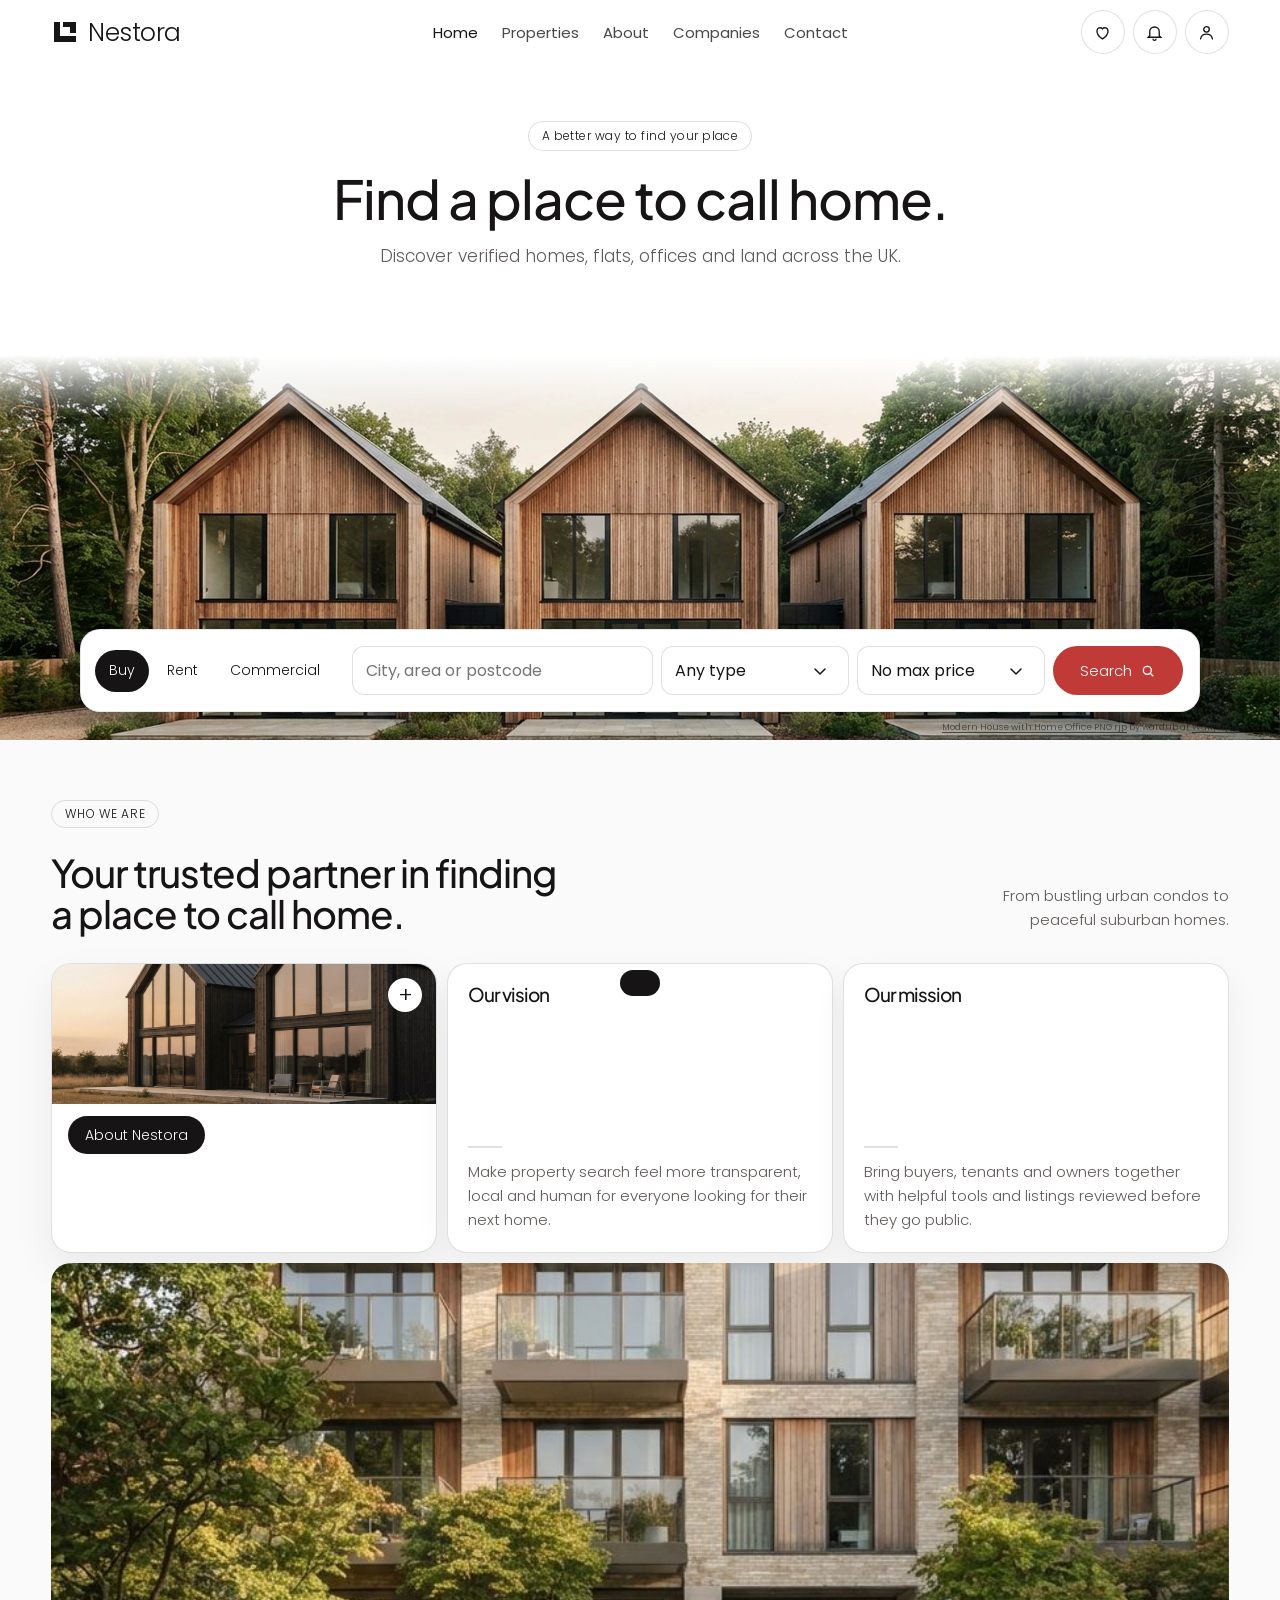
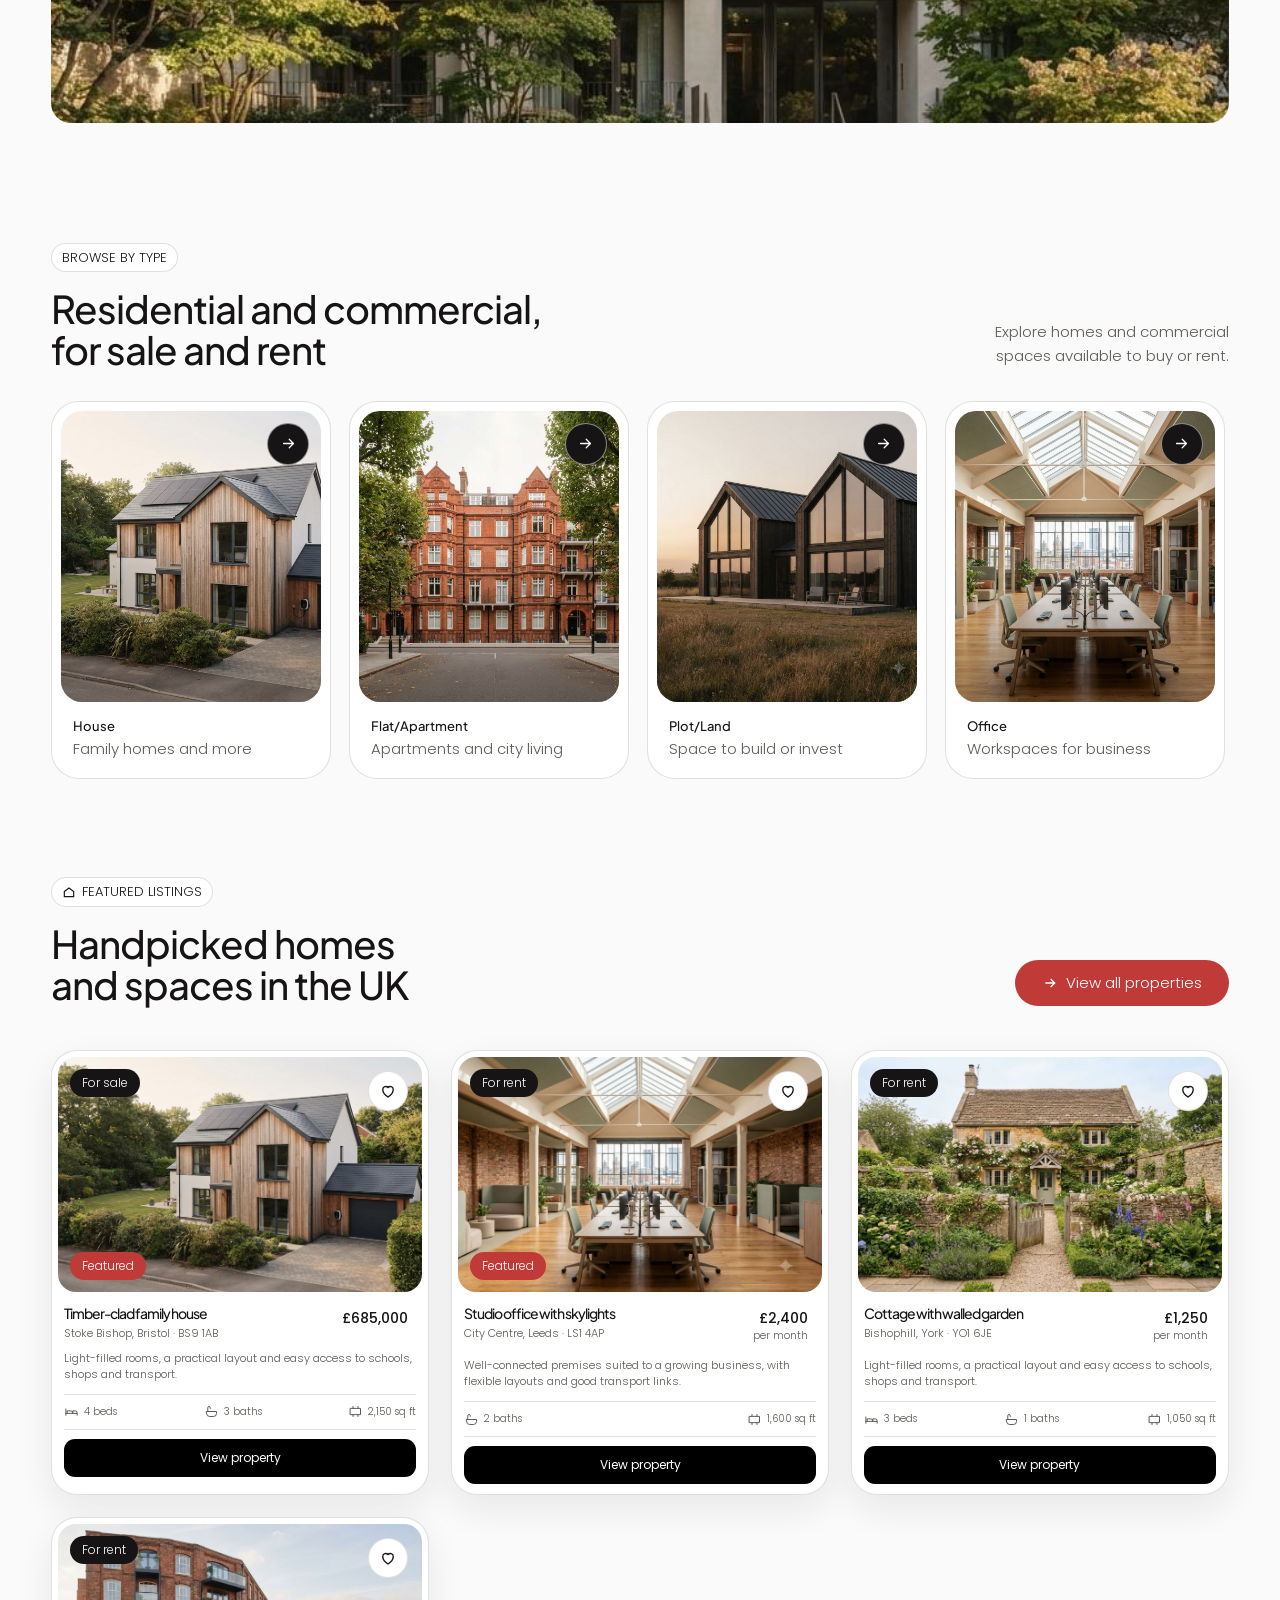
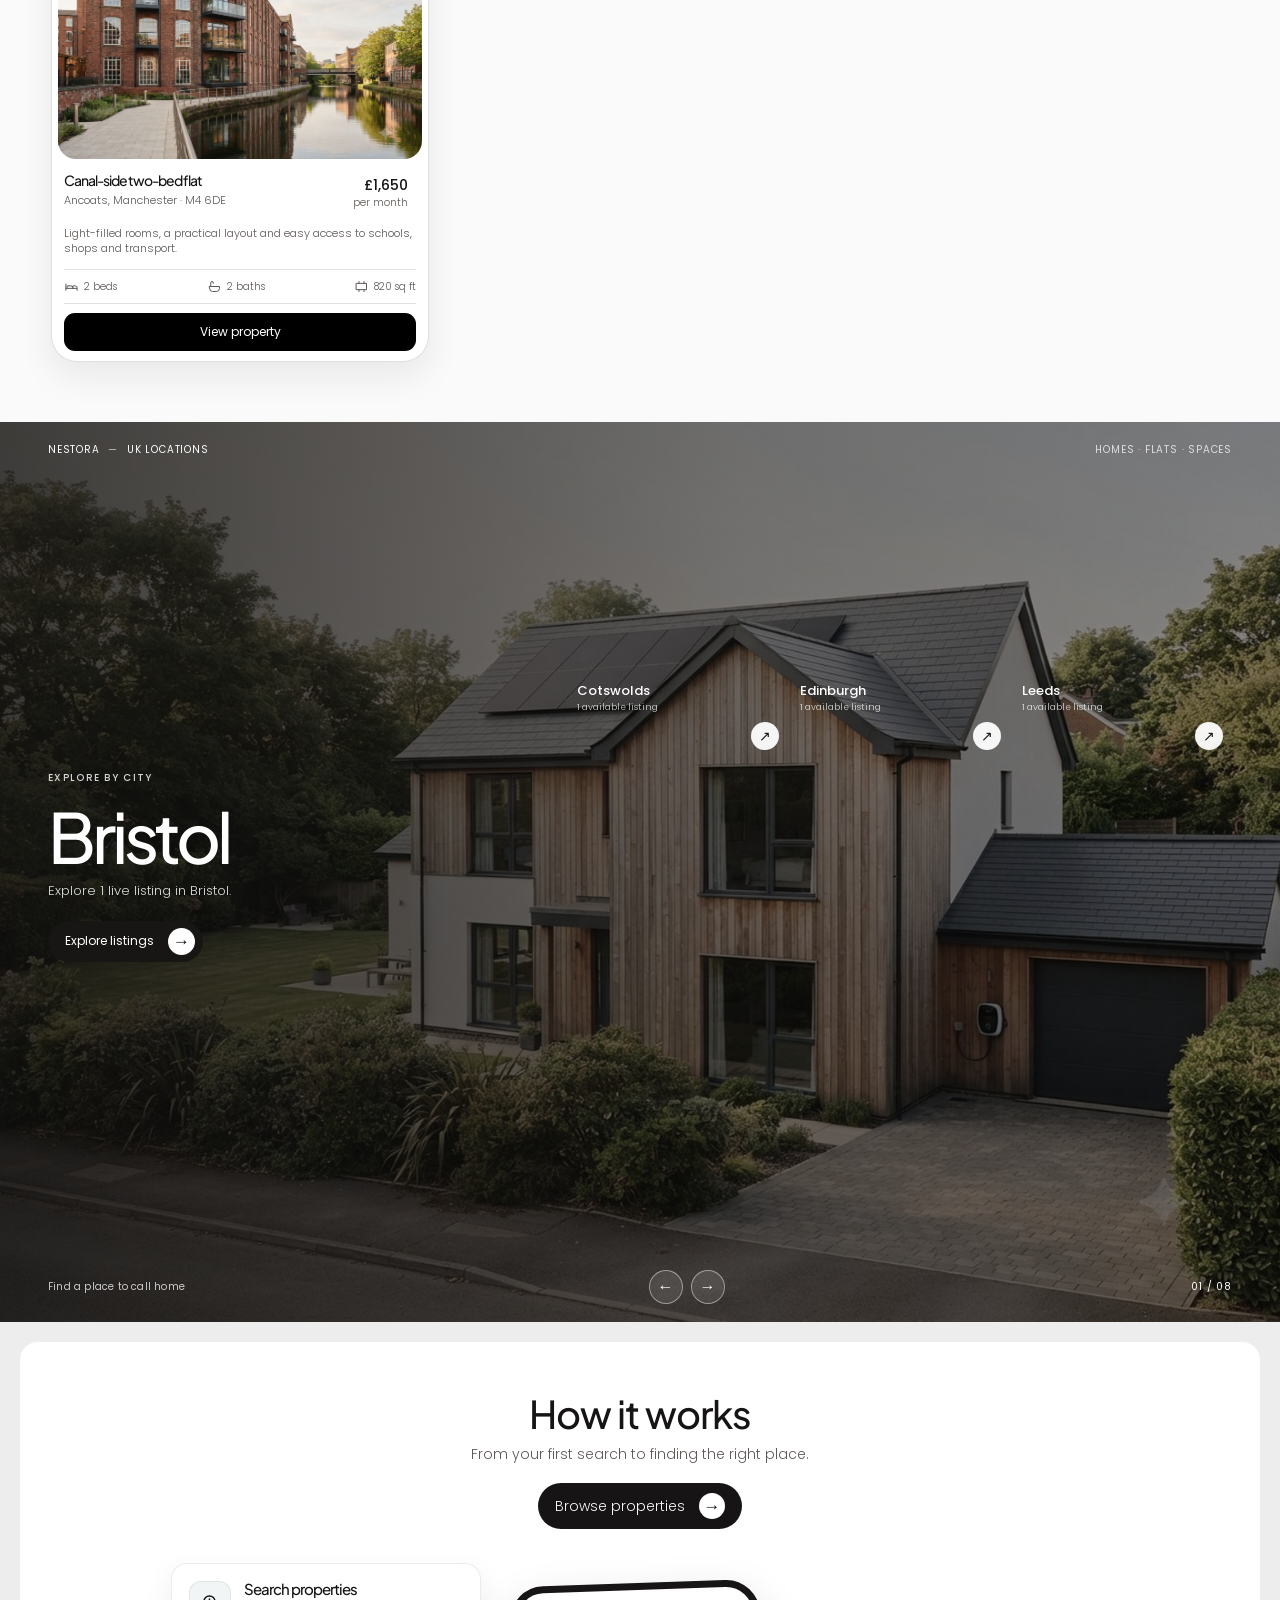
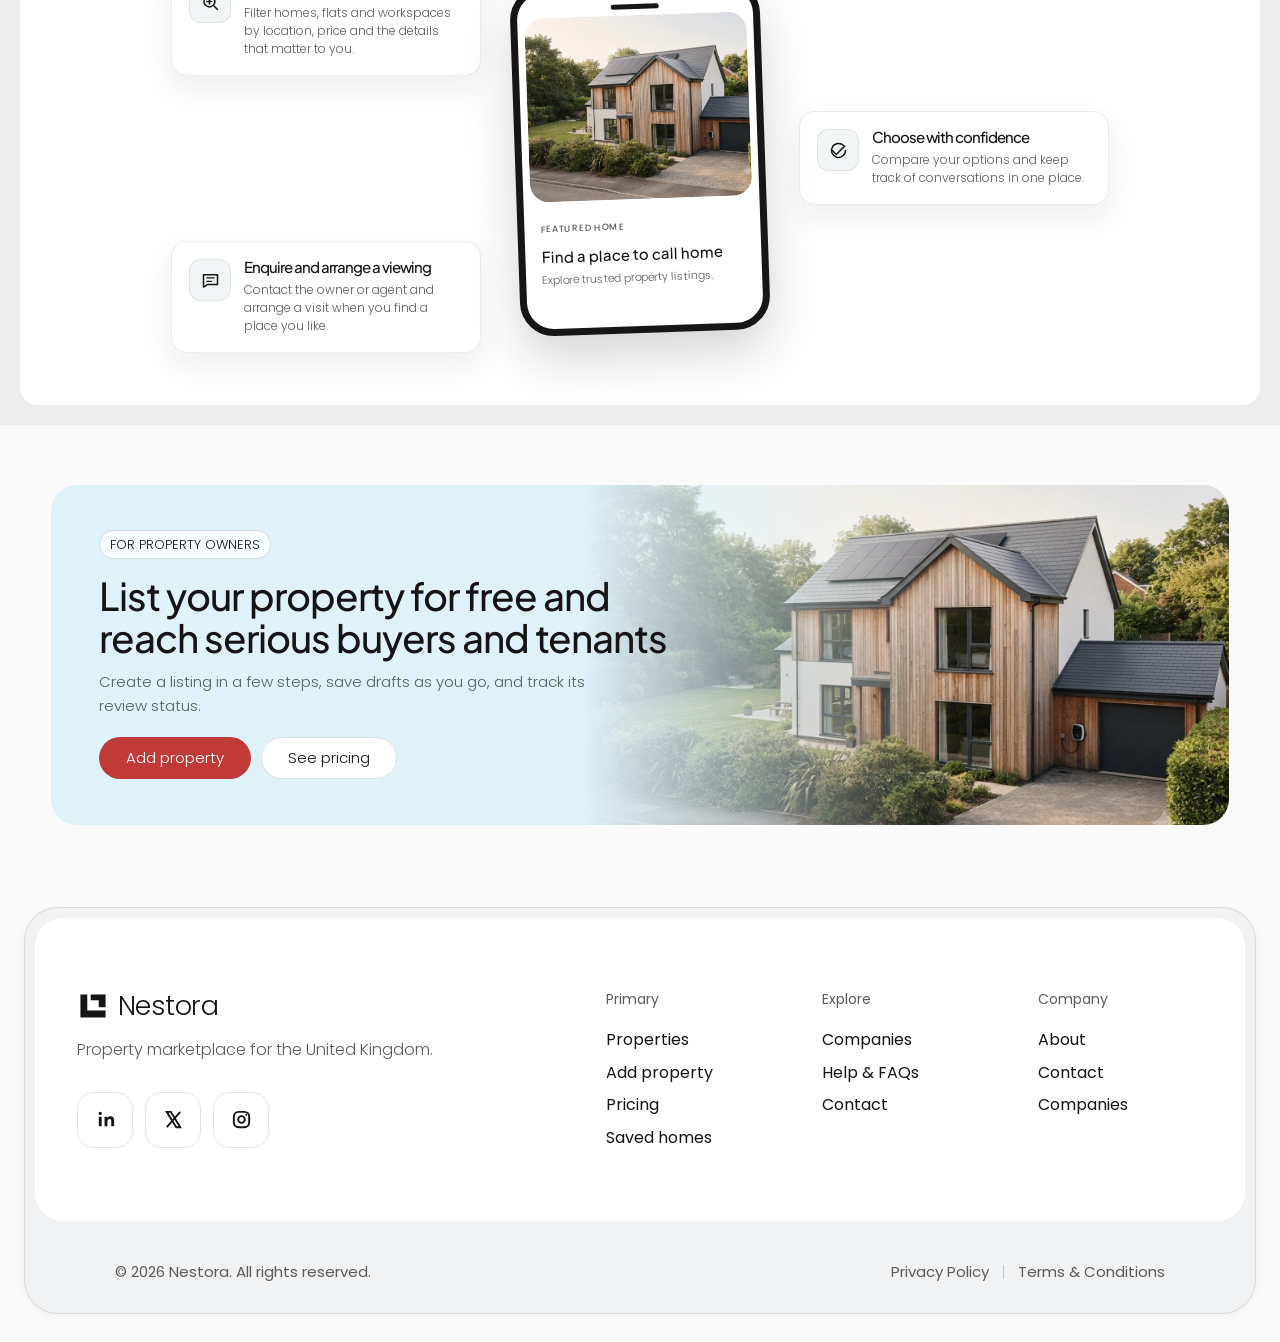
==== commit 789255d5: "sss" ====
--- a/index.html
+++ b/index.html
@@ -12,7 +12,7 @@
 <link rel="preconnect" href="https://fonts.googleapis.com"><link rel="preconnect" href="https://fonts.gstatic.com" crossorigin>
 <link rel="stylesheet" href="https://fonts.googleapis.com/css2?family=Poppins:wght@200..900&display=swap">
 <link rel="stylesheet" href="https://fonts.googleapis.com/css2?family=Plus+Jakarta+Sans:wght@200..800&display=swap">
-<link rel="stylesheet" href="css/style.css?v=83">
+<link rel="stylesheet" href="css/style.css?v=89">
 </head>
 <body>
 <a href="#main" class="sr">Skip to content</a>
@@ -25,7 +25,7 @@
   <div class="tools">
    <a class="ico hide-s" href="#favourites" aria-label="Favourites"><svg viewBox="0 0 24 24"><path d="M12 20s-7-4.4-7-10a4 4 0 0 1 7-2.6A4 4 0 0 1 19 10c0 5.6-7 10-7 10z" fill="none" stroke="currentColor" stroke-width="1.7"/></svg><b id="favn" hidden></b></a>
    <a class="ico" href="#notifications" aria-label="Notifications"><svg viewBox="0 0 24 24"><path d="M6 16V11a6 6 0 1 1 12 0v5l2 2H4zM10 20a2 2 0 0 0 4 0" fill="none" stroke="currentColor" stroke-width="1.7"/></svg><b id="notn" hidden></b></a>
-   <a class="ico" href="#bookings" aria-label="My viewings" title="My viewings"><svg viewBox="0 0 24 24"><rect x="3" y="5" width="18" height="16" rx="2" fill="none" stroke="currentColor" stroke-width="1.7"/><path d="M7 3v4m10-4v4M3 10h18m-13 4h3m-3 3h7" fill="none" stroke="currentColor" stroke-width="1.7" stroke-linecap="round"/></svg><b id="bookn" hidden></b></a>
+   <a class="ico profile-icon" href="#profile" aria-label="My profile" title="My profile"><svg viewBox="0 0 24 24"><circle cx="12" cy="8" r="3.5" fill="none" stroke="currentColor" stroke-width="1.7"/><path d="M4.5 20c.8-4 3.2-6 7.5-6s6.7 2 7.5 6" fill="none" stroke="currentColor" stroke-width="1.7" stroke-linecap="round"/></svg></a>
    <button class="ico burger" id="burger" aria-label="Menu" aria-expanded="false"><svg viewBox="0 0 24 24"><path d="M4 7h16M4 12h16M4 17h16" stroke="currentColor" stroke-width="1.8"/></svg></button>
   </div>
  </div>
@@ -175,6 +175,7 @@
 
 <!-- DASHBOARD -->
 <section data-view="dashboard"><div class="wrap" style="padding-bottom:80px">
+ <nav class="profile-subnav" aria-label="Account pages"><a href="#bookings">My bookings</a><a class="on" href="#dashboard">My listings</a><a href="#profile">Profile</a></nav>
  <div class="page-h head" style="margin:0"><div><span class="chip">My dashboard</span><h1 style="margin-top:14px;font-size:clamp(30px,3.6vw,42px)">Your listings <em class="i">and activity</em></h1></div><a class="btn" href="#add-property">+ Add property</a></div>
  <div class="dtabs" id="dtabs"></div>
  <div id="dlist"></div>
@@ -194,6 +195,7 @@
 
 <!-- PROFILE -->
 <section data-view="profile"><div class="wrap" style="padding-bottom:80px">
+ <nav class="profile-subnav" aria-label="Account pages"><a href="#bookings">My bookings</a><a href="#dashboard">My listings</a><a class="on" href="#profile">Profile</a></nav>
  <div class="page-h"><span class="chip">Account settings</span><h1 style="margin-top:14px;font-size:clamp(30px,3.6vw,42px)">Your profile</h1></div>
  <div class="g2" style="align-items:start" id="profile"></div>
 </div></section>
@@ -205,8 +207,10 @@
 </div></section>
 
 <!-- VIEWING BOOKINGS -->
-<section data-view="bookings"><div class="wrap" style="padding-bottom:80px;max-width:1000px">
- <div class="page-h"><span class="chip">Viewing requests</span><h1 style="margin-top:14px;font-size:clamp(30px,3.6vw,42px)">My viewings</h1><p style="margin-top:10px;color:var(--mut)">Manage upcoming appointments and review past viewings.</p></div>
+<section data-view="bookings"><div class="wrap bookings-page">
+ <nav class="profile-subnav" aria-label="Account pages"><a class="on" href="#bookings">My bookings</a><a href="#dashboard">My listings</a><a href="#profile">Profile</a></nav>
+ <div class="bookings-heading"><div><span class="chip">Viewing requests</span><h1>Bookings</h1><p>You can see all your viewing bookings below.</p></div><a class="btn g s" href="#search">Find a property</a></div>
+ <div class="booking-tabs" id="booking-tabs" role="tablist" aria-label="Booking status"></div>
  <div id="booking-list"></div>
 </div></section>
 
@@ -278,6 +282,6 @@
 <div class="modal" id="modal" role="dialog" aria-modal="true"><div class="mbox" id="mbox"></div></div>
 <div class="toast" id="toast" role="status"></div>
 
-<script src="js/app.js?v=24" defer></script>
+<script src="js/app.js?v=31" defer></script>
 </body>
 </html>
--- a/css/style.css
+++ b/css/style.css
@@ -770,12 +770,63 @@
 .contact-submit{display:flex;align-items:center;justify-content:center;gap:12px;min-height:44px;padding:9px 16px;border:0;border-radius:999px;background:#111!important;color:#fff!important;font:700 14px var(--hd);cursor:pointer;transition:transform .18s,background .18s}
 .contact-submit:hover{transform:translateY(-1px);background:#292929!important}
 .contact-offices{display:none}
-.booking-section-title{margin:28px 0 12px;font-size:22px}
-.booking-card{display:grid;gap:10px;margin:12px 0;padding:20px;border:1px solid var(--line);border-radius:16px;background:#fff;box-shadow:0 10px 28px rgba(22,20,21,.045)}
-.booking-card-top{display:flex;justify-content:space-between;align-items:flex-start;gap:16px}
-.booking-card-top h2{margin-top:5px;font-size:19px;letter-spacing:-.3px}
-.booking-meta,.booking-hint{color:var(--mut);font-size:13px}
-.booking-actions{display:flex;flex-wrap:wrap;gap:8px;margin-top:4px}
+.bookings-page{max-width:1240px!important;padding-bottom:80px}
+.profile-subnav{display:flex;gap:8px;margin:20px 0 24px;padding:5px;border:1px solid var(--line);border-radius:14px;background:#fff;width:max-content;max-width:100%}
+.profile-subnav a{padding:10px 18px;border-radius:10px;color:var(--mut);font-size:13px;text-decoration:none;white-space:nowrap}
+.profile-subnav a:hover{background:#f4f5f6;color:var(--ink)}
+.profile-subnav a.on{background:var(--ink);color:#fff}
+@media(max-width:480px){.profile-subnav{width:100%;gap:2px}.profile-subnav a{flex:1;padding:10px 8px;text-align:center;font-size:12px}}
+.bookings-heading{display:flex;justify-content:space-between;align-items:flex-end;gap:24px;padding:28px 0 24px}
+.bookings-heading h1{margin-top:12px;font-size:clamp(30px,3.6vw,42px)}
+.bookings-heading p{margin-top:7px;color:var(--mut);font-size:14px}
+.booking-tabs{display:flex;gap:28px;margin-bottom:24px;border-bottom:1px solid var(--line)}
+.booking-tabs button{position:relative;padding:13px 4px;border:0;background:none;color:var(--mut);font:400 14px var(--hd);cursor:pointer}
+.booking-tabs button.on{color:var(--ink);font-weight:600}
+.booking-tabs button.on:after{position:absolute;right:0;bottom:-1px;left:0;height:2px;background:var(--red);content:""}
+.booking-tabs button b{font-weight:inherit}
+.booking-card{display:grid;grid-template-columns:minmax(190px,270px) minmax(0,1fr) minmax(190px,230px);min-height:220px;overflow:hidden;margin:16px 0;border:1px solid rgba(22,20,21,.08);border-radius:18px;background:#fff;box-shadow:0 10px 28px rgba(22,20,21,.06)}
+.booking-photo{position:relative;display:block;min-height:220px;overflow:hidden;background:#e8ecee}
+.booking-photo>img,.booking-photo>svg{display:block;width:100%;height:100%;position:absolute;inset:0;object-fit:cover}
+.booking-photo-placeholder{display:grid;height:100%;place-items:center;color:#89949a;font-size:64px}
+.booking-status{position:absolute;top:14px;left:14px;padding:6px 12px;border-radius:999px;background:#18a94c;color:#fff;font-size:11px;font-weight:600}
+.booking-status.confirmed{background:#2275ec}.booking-status.cancelled{background:#b84a4a}
+.booking-main{display:flex;min-width:0;flex-direction:column;justify-content:center;padding:20px 22px}
+.booking-ident{display:flex;flex-wrap:wrap;gap:6px 16px;color:var(--mut);font-size:11px}
+.booking-ident b{color:var(--ink);font-weight:600}
+.booking-main h2{margin-top:10px;font-size:19px;letter-spacing:-.35px}
+.booking-location{margin-top:8px;color:var(--mut);font-size:12px}
+.booking-info{display:grid;grid-template-columns:repeat(3,minmax(0,1fr));gap:12px;margin-top:17px;padding-top:14px;border-top:1px solid rgba(22,20,21,.08)}
+.booking-info div{display:grid;gap:5px;align-content:start;min-width:0}
+.booking-info span{color:var(--mut);font-size:10px}
+.booking-info b{font-size:11px;line-height:1.4;overflow-wrap:anywhere}
+.booking-response{margin-top:12px;color:#5d6570;font-size:11px;line-height:1.4}
+.booking-side{display:flex;flex-direction:column;gap:9px;padding:18px;background:#f7f7f8}
+.booking-side>p{color:#535b65;font-size:11px;line-height:1.45}
+.booking-side-actions{display:grid;gap:7px;margin-top:auto;padding-top:8px}
+.booking-side-actions .btn{width:100%;justify-content:center;text-align:center}
+.booking-cancel-hint{grid-column:1/-1;color:var(--mut);font-size:12px;line-height:1.4}
+@media(max-width:850px){.booking-card{grid-template-columns:minmax(150px,220px) minmax(0,1fr)}.booking-photo{grid-row:span 2;min-height:250px}.booking-main{padding:18px}.booking-side{grid-column:2;display:grid;grid-template-columns:1fr 1fr;align-items:center}.booking-side-actions{grid-column:1/-1;grid-template-columns:repeat(2,minmax(0,1fr));margin:0}.booking-side-actions .btn:last-child{grid-column:1/-1}}
+@media(max-width:560px){.bookings-heading{align-items:flex-start;flex-direction:column}.booking-tabs{gap:18px}.booking-card{grid-template-columns:1fr}.booking-photo{grid-row:auto;height:190px;min-height:190px}.booking-main{padding:16px}.booking-side{grid-column:auto;grid-template-columns:1fr;padding:15px}.booking-side-actions{grid-template-columns:1fr 1fr}.booking-side-actions .btn:last-child{grid-column:1/-1}.booking-info{gap:8px}.booking-ident{font-size:10px}}
+.mbox:has(.booking-success){width:min(100%,600px);max-width:600px;max-height:min(90vh,760px);padding:0;gap:0;overflow:auto;border-radius:22px;background:#fff;box-shadow:0 24px 70px rgba(15,44,78,.22);animation:booking-dialog-in .28s cubic-bezier(.2,.75,.25,1) both}
+.booking-success{position:relative;display:grid;justify-items:center;gap:12px;padding:38px 32px 26px;text-align:center;background-image:linear-gradient(rgba(255,255,255,.97),rgba(255,255,255,.99)),linear-gradient(90deg,rgba(34,116,230,.07) 1px,transparent 1px),linear-gradient(rgba(34,116,230,.07) 1px,transparent 1px);background-size:auto,64px 64px,64px 64px;animation:booking-content-in .4s .04s ease-out both}
+.booking-success-close{position:absolute;top:12px;right:12px;width:34px;height:34px;min-height:34px;border:1px solid var(--line);background:#fff;color:var(--ink);font:400 20px/1 var(--hd);box-shadow:none}
+.booking-success-close:hover{background:#f4f7fc}
+.booking-success-check{display:grid;width:76px;height:76px;place-items:center;border:7px solid #e8f0ff;border-radius:50%;background:#2475ed;color:#fff;animation:booking-check-in .45s .12s cubic-bezier(.2,.8,.3,1.2) both}
+.booking-success-check svg{width:38px;height:38px}
+.booking-success h2{font-size:clamp(23px,3vw,30px);letter-spacing:-.6px}
+.booking-success-copy{max-width:480px;color:#626875;font-size:15px;line-height:1.55}
+.booking-success-details{display:grid;width:100%;grid-template-columns:1.4fr 1fr 1fr;gap:8px;margin:4px 0}
+.booking-success-details div{display:grid;gap:5px;align-content:center;min-width:0;padding:11px;border-radius:12px;background:#f4f8ff;text-align:left}
+.booking-success-details span{color:#777f8d;font-size:11px}
+.booking-success-details b{overflow-wrap:anywhere;font-size:12px;line-height:1.35}
+.booking-success-button{display:flex;width:100%;min-height:46px;align-items:center;justify-content:center;gap:12px;padding:11px 18px;border-radius:9px;background:#176bea;color:white;text-decoration:none;font-size:14px;font-weight:600;transition:background .2s,transform .2s}
+.booking-success-button:hover{transform:translateY(-1px);background:#0d5bd2}
+.booking-success-done{border:0;background:none;color:#606a79;font:13px var(--hd);cursor:pointer}
+@keyframes booking-dialog-in{from{opacity:0;transform:translateY(12px) scale(.98)}to{opacity:1;transform:translateY(0) scale(1)}}
+@keyframes booking-content-in{from{opacity:0;transform:translateY(7px)}to{opacity:1;transform:translateY(0)}}
+@keyframes booking-check-in{from{opacity:0;transform:scale(.65) rotate(-12deg)}to{opacity:1;transform:scale(1) rotate(0)}}
+@media(max-width:600px){.mbox:has(.booking-success){width:min(100%,440px);border-radius:18px}.booking-success{gap:10px;padding:40px 18px 20px}.booking-success-check{width:66px;height:66px;border-width:6px}.booking-success-check svg{width:32px;height:32px}.booking-success-details{grid-template-columns:1fr}.booking-success-details div{padding:10px 12px}.booking-success-button{min-height:44px}}
+@media(prefers-reduced-motion:reduce){.mbox:has(.booking-success),.booking-success,.booking-success-check{animation:none}}
 @media(max-width:1200px){
  section[data-view="contact"].on>.wrap.contact-page{padding:14px 20px 24px}
  .contact-hero{max-width:900px;min-height:0;grid-template-columns:minmax(0,1fr);gap:28px;padding:clamp(24px,4vw,44px);border-radius:24px}
